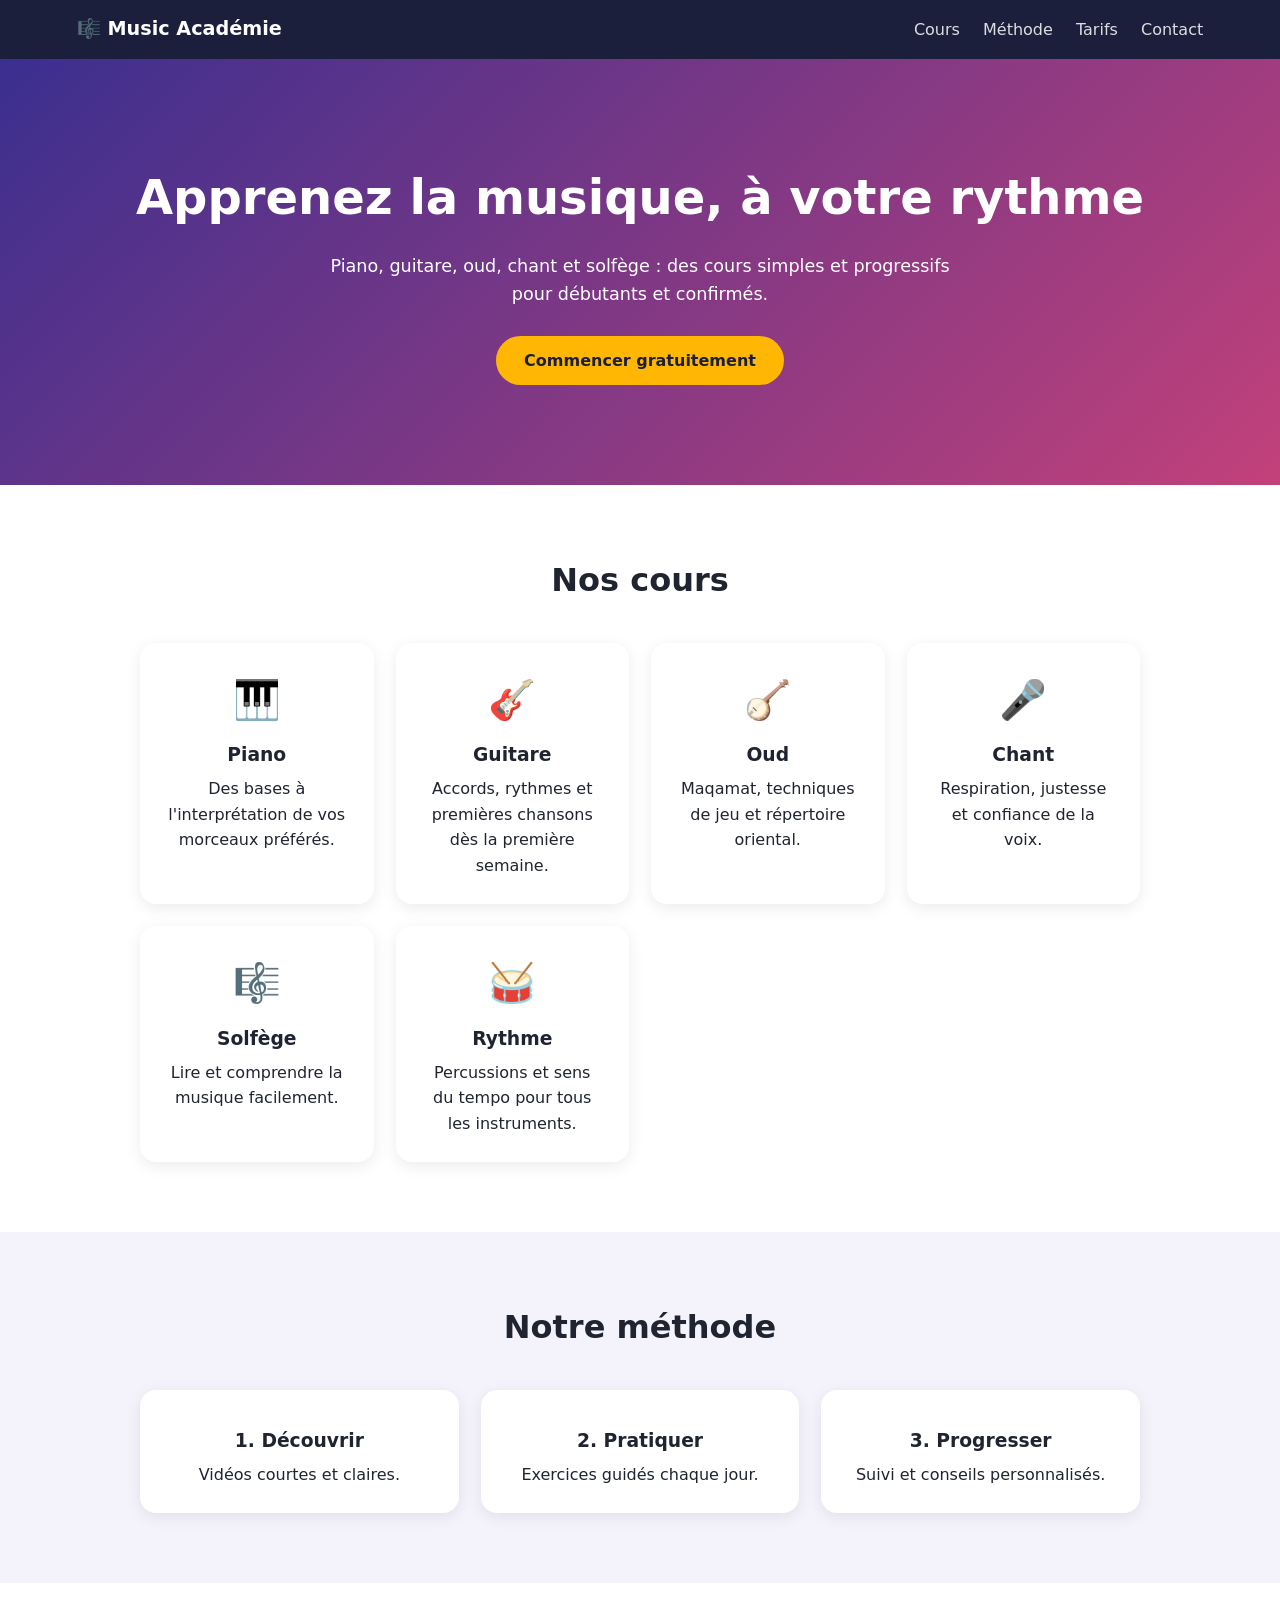
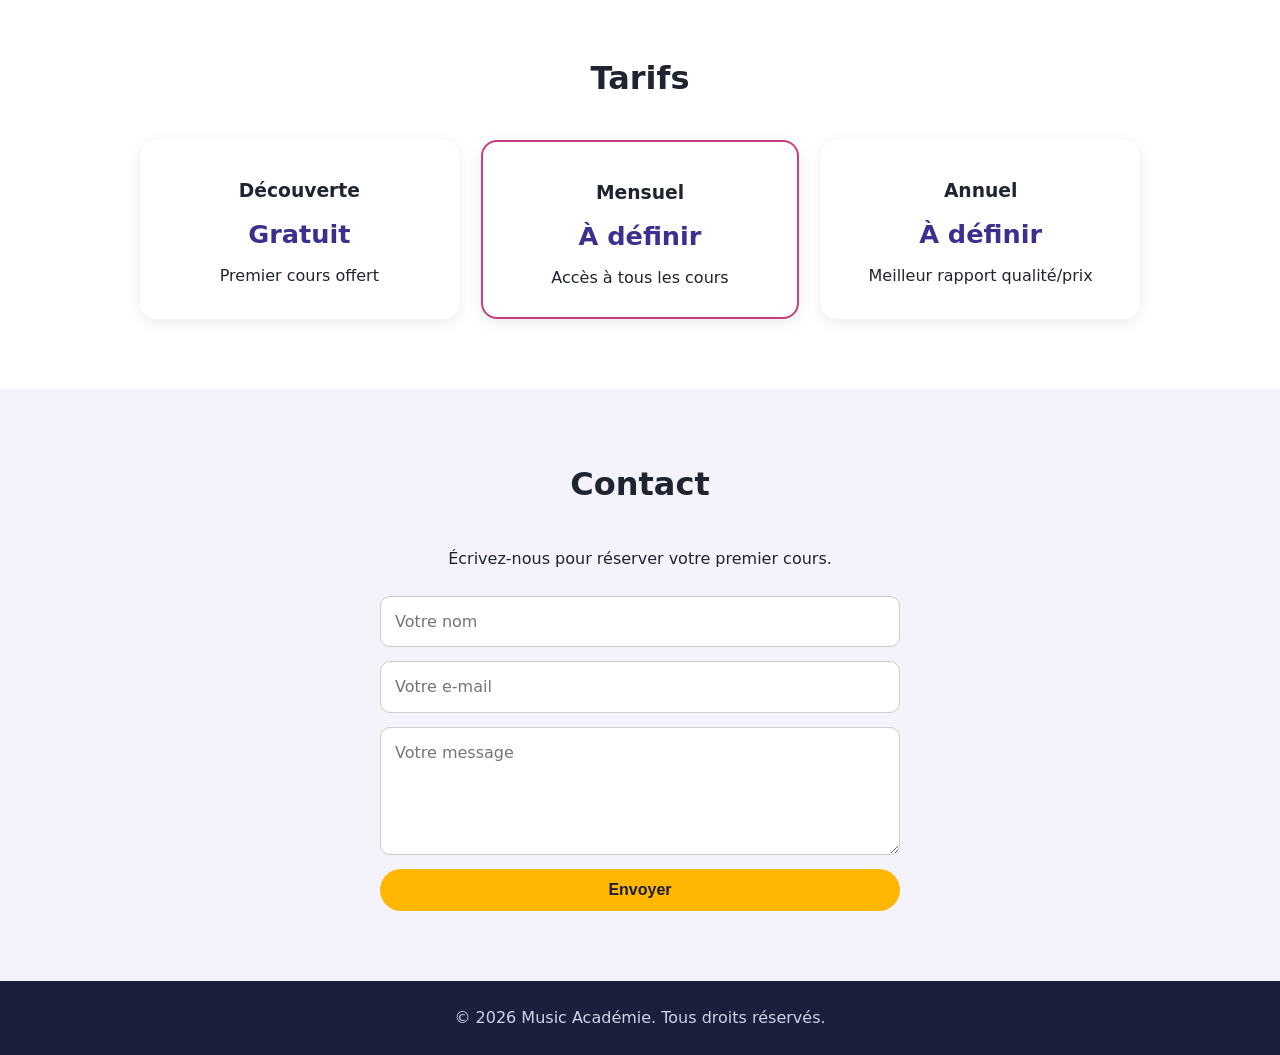
==== index.html @ c49cf041 "Add files via upload" ====
<!DOCTYPE html>
<html lang="fr">
<head>
  <meta charset="UTF-8">
  <meta name="viewport" content="width=device-width, initial-scale=1">
  <title>Music Académie – Apprenez la musique en ligne</title>
  <meta name="description" content="Cours de musique en ligne : piano, guitare, oud, chant et solfège pour tous les niveaux.">
  <link rel="stylesheet" href="style.css">
</head>
<body>
  <header class="header">
    <a href="#accueil" class="logo">🎼 Music Académie</a>
    <nav>
      <a href="#cours">Cours</a>
      <a href="#methode">Méthode</a>
      <a href="#tarifs">Tarifs</a>
      <a href="#contact">Contact</a>
    </nav>
  </header>

  <section id="accueil" class="hero">
    <h1>Apprenez la musique, à votre rythme</h1>
    <p>Piano, guitare, oud, chant et solfège : des cours simples et progressifs pour débutants et confirmés.</p>
    <a href="#contact" class="btn">Commencer gratuitement</a>
  </section>

  <section id="cours" class="section">
    <h2>Nos cours</h2>
    <div class="grid">
      <article class="card"><span>🎹</span><h3>Piano</h3><p>Des bases à l'interprétation de vos morceaux préférés.</p></article>
      <article class="card"><span>🎸</span><h3>Guitare</h3><p>Accords, rythmes et premières chansons dès la première semaine.</p></article>
      <article class="card"><span>🪕</span><h3>Oud</h3><p>Maqamat, techniques de jeu et répertoire oriental.</p></article>
      <article class="card"><span>🎤</span><h3>Chant</h3><p>Respiration, justesse et confiance de la voix.</p></article>
      <article class="card"><span>🎼</span><h3>Solfège</h3><p>Lire et comprendre la musique facilement.</p></article>
      <article class="card"><span>🥁</span><h3>Rythme</h3><p>Percussions et sens du tempo pour tous les instruments.</p></article>
    </div>
  </section>

  <section id="methode" class="section alt">
    <h2>Notre méthode</h2>
    <div class="grid">
      <div class="card"><h3>1. Découvrir</h3><p>Vidéos courtes et claires.</p></div>
      <div class="card"><h3>2. Pratiquer</h3><p>Exercices guidés chaque jour.</p></div>
      <div class="card"><h3>3. Progresser</h3><p>Suivi et conseils personnalisés.</p></div>
    </div>
  </section>

  <section id="tarifs" class="section">
    <h2>Tarifs</h2>
    <div class="grid">
      <div class="card price"><h3>Découverte</h3><p class="amount">Gratuit</p><p>Premier cours offert</p></div>
      <div class="card price featured"><h3>Mensuel</h3><p class="amount">À définir</p><p>Accès à tous les cours</p></div>
      <div class="card price"><h3>Annuel</h3><p class="amount">À définir</p><p>Meilleur rapport qualité/prix</p></div>
    </div>
  </section>

  <section id="contact" class="section alt">
    <h2>Contact</h2>
    <p class="center">Écrivez-nous pour réserver votre premier cours.</p>
    <form class="form" onsubmit="event.preventDefault(); alert('Merci ! Nous vous répondrons bientôt.'); this.reset();">
      <input type="text" placeholder="Votre nom" required>
      <input type="email" placeholder="Votre e-mail" required>
      <textarea rows="4" placeholder="Votre message" required></textarea>
      <button class="btn" type="submit">Envoyer</button>
    </form>
  </section>

  <footer class="footer">© 2026 Music Académie. Tous droits réservés.</footer>
</body>
</html>
---- style.css ----
* { box-sizing: border-box; margin: 0; padding: 0; }
body { font-family: system-ui, -apple-system, "Segoe UI", sans-serif; color: #1f2430; line-height: 1.6; background: #fff; }
a { text-decoration: none; color: inherit; }

.header { position: sticky; top: 0; z-index: 10; display: flex; justify-content: space-between; align-items: center; padding: 14px 6%; background: #1b1f3b; color: #fff; }
.logo { font-weight: 700; font-size: 1.2rem; }
.header nav a { margin-left: 18px; opacity: .85; }
.header nav a:hover { opacity: 1; }

.hero { text-align: center; padding: 100px 6%; color: #fff; background: linear-gradient(135deg, #3b2f8f, #c2417a); }
.hero h1 { font-size: clamp(1.8rem, 5vw, 3rem); margin-bottom: 16px; }
.hero p { max-width: 640px; margin: 0 auto 28px; font-size: 1.1rem; }

.btn { display: inline-block; padding: 12px 28px; border: 0; border-radius: 30px; background: #ffb703; color: #1b1f3b; font-weight: 700; font-size: 1rem; cursor: pointer; }
.btn:hover { background: #ffc933; }

.section { padding: 70px 6%; }
.section.alt { background: #f4f2fb; }
.section h2 { text-align: center; font-size: 2rem; margin-bottom: 36px; }
.center { text-align: center; margin-bottom: 24px; }

.grid { display: grid; grid-template-columns: repeat(auto-fit, minmax(230px, 1fr)); gap: 22px; max-width: 1000px; margin: 0 auto; }
.card { background: #fff; padding: 26px; border-radius: 16px; box-shadow: 0 4px 16px rgba(0,0,0,.08); text-align: center; }
.card span { font-size: 2.4rem; }
.card h3 { margin: 10px 0 6px; }
.price .amount { font-size: 1.6rem; font-weight: 700; color: #3b2f8f; margin: 8px 0; }
.featured { border: 2px solid #c2417a; }

.form { max-width: 520px; margin: 0 auto; display: grid; gap: 14px; }
.form input, .form textarea { padding: 12px 14px; border: 1px solid #ccc; border-radius: 10px; font: inherit; }

.footer { text-align: center; padding: 24px; background: #1b1f3b; color: #cfd2e6; }

@media (max-width: 600px) {
  .header { flex-direction: column; gap: 8px; }
  .header nav a { margin: 0 9px; }
}
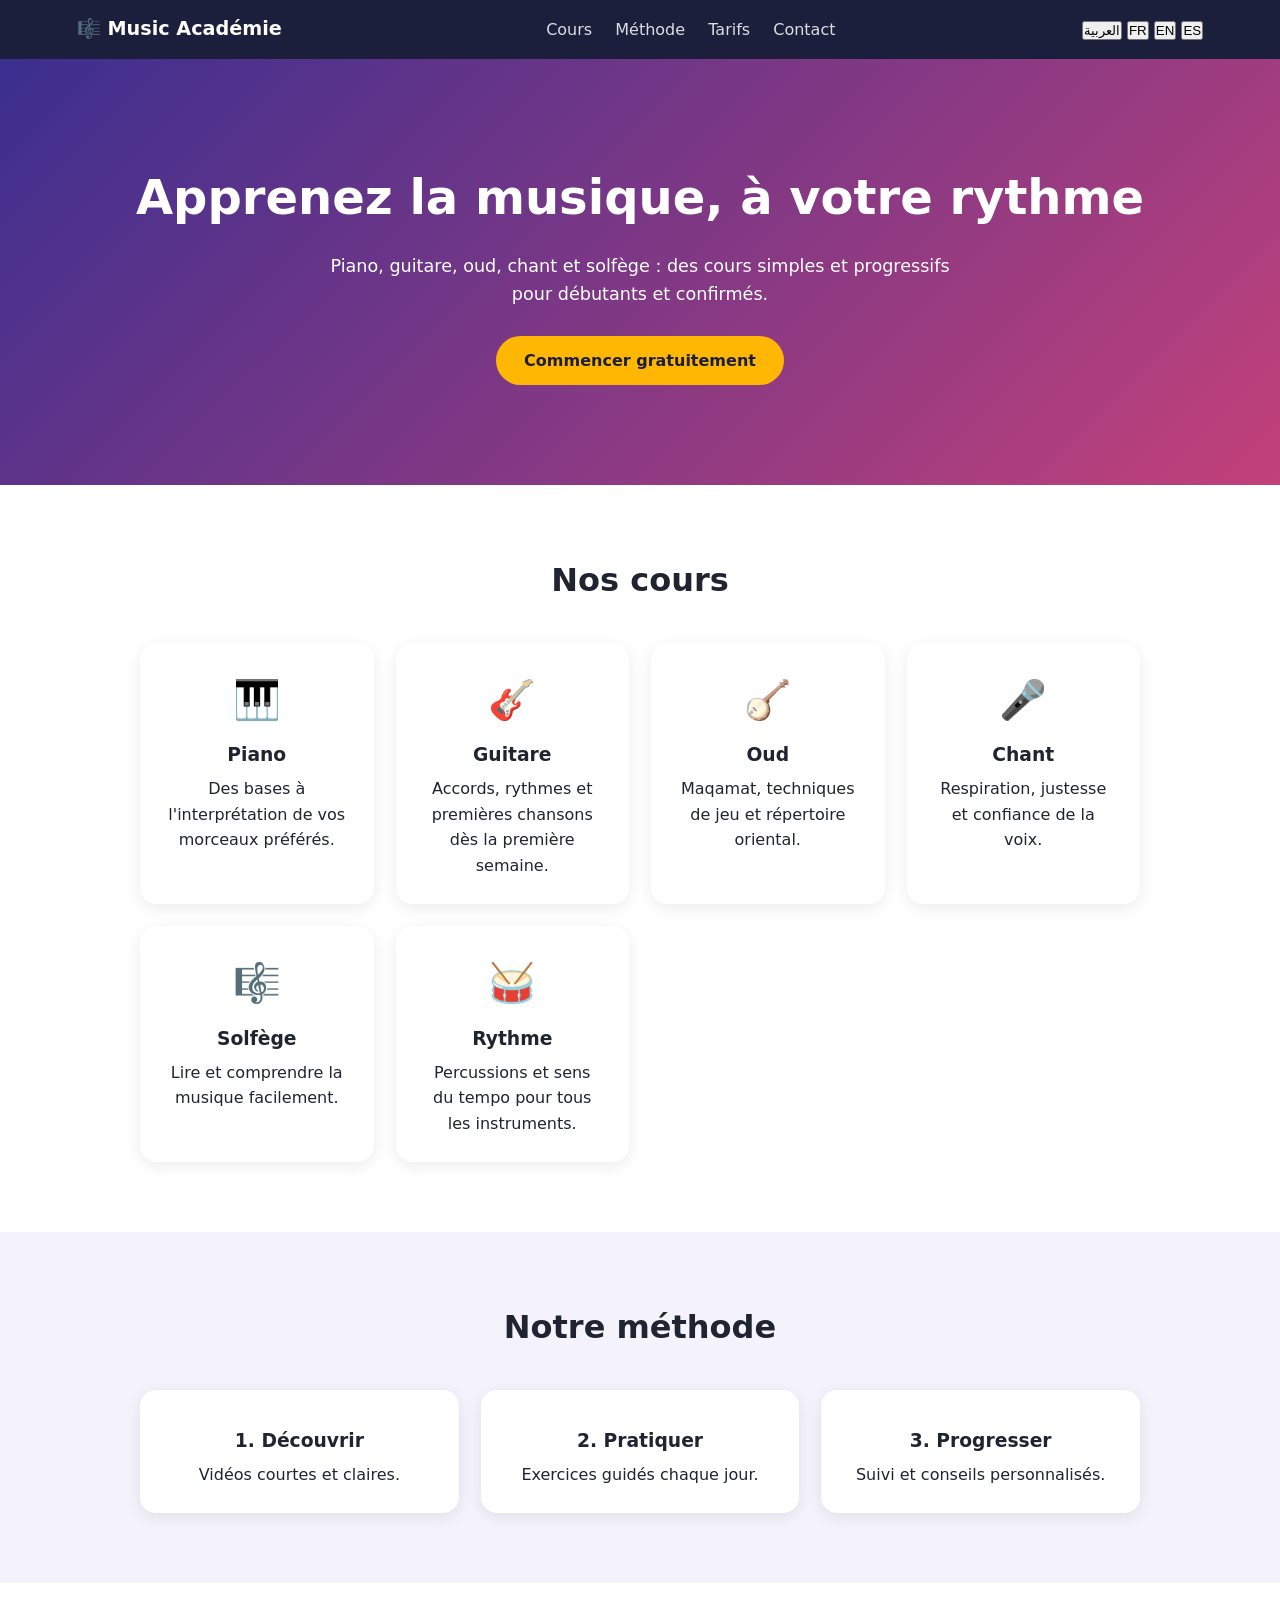
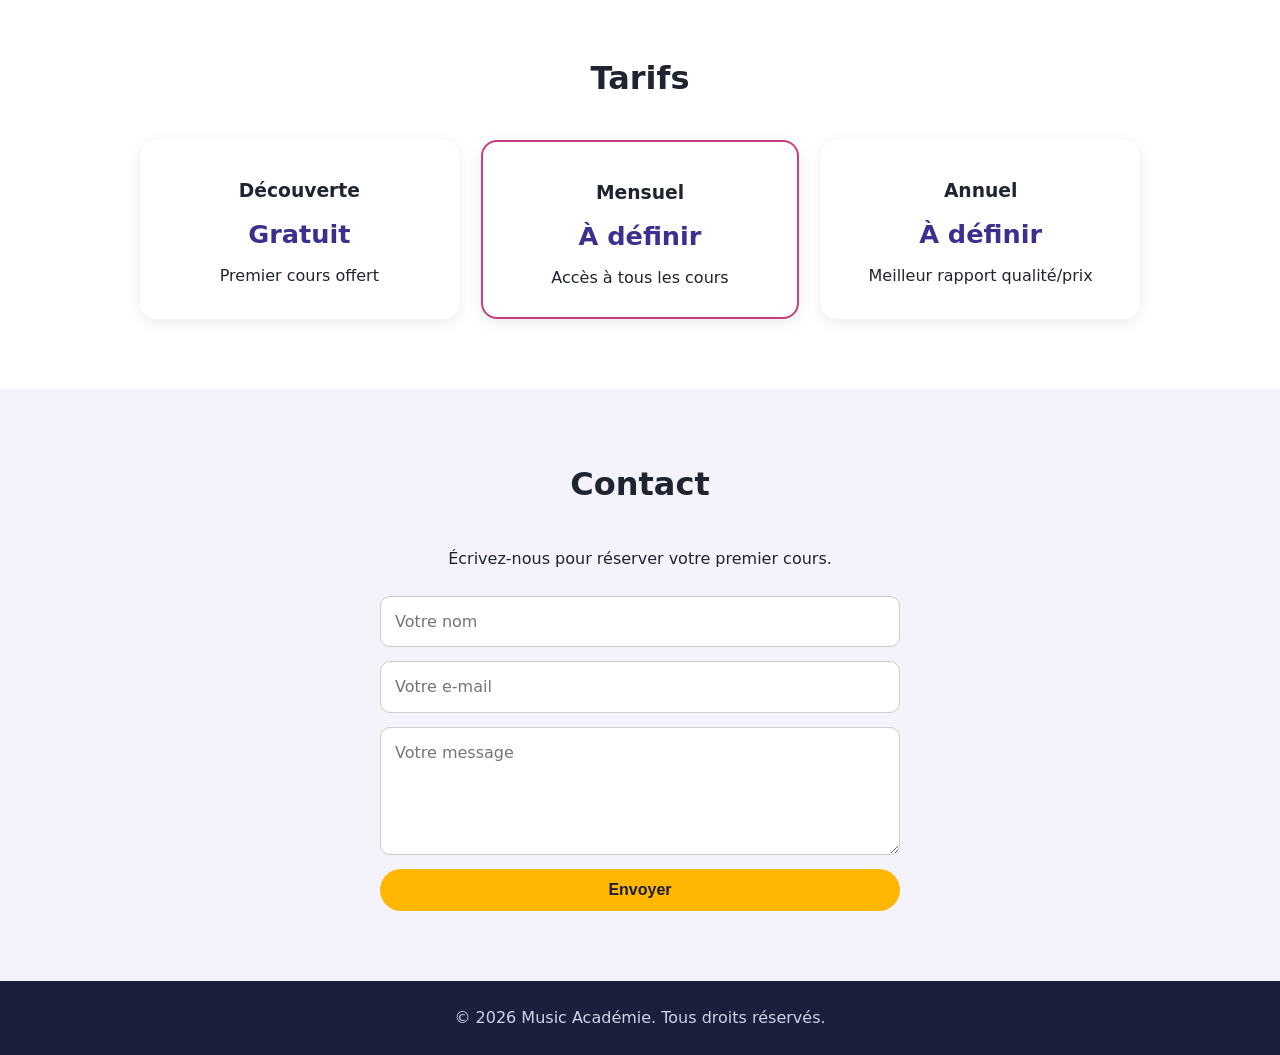
==== commit 9bcd9dd9: "Rename index .html to index.html" ====
--- a/index.html
+++ b/index.html
@@ -1,70 +1,215 @@
 <!DOCTYPE html>
-<html lang="fr">
+<html lang="fr" dir="ltr">
 <head>
   <meta charset="UTF-8">
   <meta name="viewport" content="width=device-width, initial-scale=1">
-  <title>Music Académie – Apprenez la musique en ligne</title>
-  <meta name="description" content="Cours de musique en ligne : piano, guitare, oud, chant et solfège pour tous les niveaux.">
+  <title>Music Académie</title>
+  <meta name="description" content="Music Académie : cours de musique en ligne / دروس الموسيقى عبر الإنترنت / Online music lessons.">
   <link rel="stylesheet" href="style.css">
 </head>
 <body>
   <header class="header">
     <a href="#accueil" class="logo">🎼 Music Académie</a>
     <nav>
-      <a href="#cours">Cours</a>
-      <a href="#methode">Méthode</a>
-      <a href="#tarifs">Tarifs</a>
-      <a href="#contact">Contact</a>
+      <a href="#cours" data-i18n="nav_courses"></a>
+      <a href="#methode" data-i18n="nav_method"></a>
+      <a href="#tarifs" data-i18n="nav_prices"></a>
+      <a href="#contact" data-i18n="nav_contact"></a>
     </nav>
+    <div class="lang">
+      <button data-lang="ar">العربية</button>
+      <button data-lang="fr">FR</button>
+      <button data-lang="en">EN</button>
+      <button data-lang="es">ES</button>
+    </div>
   </header>
 
   <section id="accueil" class="hero">
-    <h1>Apprenez la musique, à votre rythme</h1>
-    <p>Piano, guitare, oud, chant et solfège : des cours simples et progressifs pour débutants et confirmés.</p>
-    <a href="#contact" class="btn">Commencer gratuitement</a>
+    <h1 data-i18n="hero_title"></h1>
+    <p data-i18n="hero_text"></p>
+    <a href="#contact" class="btn" data-i18n="hero_btn"></a>
   </section>
 
   <section id="cours" class="section">
-    <h2>Nos cours</h2>
+    <h2 data-i18n="courses_title"></h2>
     <div class="grid">
-      <article class="card"><span>🎹</span><h3>Piano</h3><p>Des bases à l'interprétation de vos morceaux préférés.</p></article>
-      <article class="card"><span>🎸</span><h3>Guitare</h3><p>Accords, rythmes et premières chansons dès la première semaine.</p></article>
-      <article class="card"><span>🪕</span><h3>Oud</h3><p>Maqamat, techniques de jeu et répertoire oriental.</p></article>
-      <article class="card"><span>🎤</span><h3>Chant</h3><p>Respiration, justesse et confiance de la voix.</p></article>
-      <article class="card"><span>🎼</span><h3>Solfège</h3><p>Lire et comprendre la musique facilement.</p></article>
-      <article class="card"><span>🥁</span><h3>Rythme</h3><p>Percussions et sens du tempo pour tous les instruments.</p></article>
+      <article class="card"><span>🎹</span><h3 data-i18n="c_piano"></h3><p data-i18n="c_piano_d"></p></article>
+      <article class="card"><span>🎸</span><h3 data-i18n="c_guitar"></h3><p data-i18n="c_guitar_d"></p></article>
+      <article class="card"><span>🪕</span><h3 data-i18n="c_oud"></h3><p data-i18n="c_oud_d"></p></article>
+      <article class="card"><span>🎤</span><h3 data-i18n="c_voice"></h3><p data-i18n="c_voice_d"></p></article>
+      <article class="card"><span>🎼</span><h3 data-i18n="c_theory"></h3><p data-i18n="c_theory_d"></p></article>
+      <article class="card"><span>🥁</span><h3 data-i18n="c_rhythm"></h3><p data-i18n="c_rhythm_d"></p></article>
     </div>
   </section>
 
   <section id="methode" class="section alt">
-    <h2>Notre méthode</h2>
+    <h2 data-i18n="method_title"></h2>
     <div class="grid">
-      <div class="card"><h3>1. Découvrir</h3><p>Vidéos courtes et claires.</p></div>
-      <div class="card"><h3>2. Pratiquer</h3><p>Exercices guidés chaque jour.</p></div>
-      <div class="card"><h3>3. Progresser</h3><p>Suivi et conseils personnalisés.</p></div>
+      <div class="card"><h3 data-i18n="m1"></h3><p data-i18n="m1_d"></p></div>
+      <div class="card"><h3 data-i18n="m2"></h3><p data-i18n="m2_d"></p></div>
+      <div class="card"><h3 data-i18n="m3"></h3><p data-i18n="m3_d"></p></div>
     </div>
   </section>
 
   <section id="tarifs" class="section">
-    <h2>Tarifs</h2>
+    <h2 data-i18n="prices_title"></h2>
     <div class="grid">
-      <div class="card price"><h3>Découverte</h3><p class="amount">Gratuit</p><p>Premier cours offert</p></div>
-      <div class="card price featured"><h3>Mensuel</h3><p class="amount">À définir</p><p>Accès à tous les cours</p></div>
-      <div class="card price"><h3>Annuel</h3><p class="amount">À définir</p><p>Meilleur rapport qualité/prix</p></div>
+      <div class="card price"><h3 data-i18n="p1"></h3><p class="amount" data-i18n="free"></p><p data-i18n="p1_d"></p></div>
+      <div class="card price featured"><h3 data-i18n="p2"></h3><p class="amount" data-i18n="tbd"></p><p data-i18n="p2_d"></p></div>
+      <div class="card price"><h3 data-i18n="p3"></h3><p class="amount" data-i18n="tbd"></p><p data-i18n="p3_d"></p></div>
     </div>
   </section>
 
   <section id="contact" class="section alt">
-    <h2>Contact</h2>
-    <p class="center">Écrivez-nous pour réserver votre premier cours.</p>
-    <form class="form" onsubmit="event.preventDefault(); alert('Merci ! Nous vous répondrons bientôt.'); this.reset();">
-      <input type="text" placeholder="Votre nom" required>
-      <input type="email" placeholder="Votre e-mail" required>
-      <textarea rows="4" placeholder="Votre message" required></textarea>
-      <button class="btn" type="submit">Envoyer</button>
+    <h2 data-i18n="contact_title"></h2>
+    <p class="center" data-i18n="contact_text"></p>
+    <form class="form" id="contactForm">
+      <input type="text" data-i18n-ph="f_name" required>
+      <input type="email" data-i18n-ph="f_email" required>
+      <textarea rows="4" data-i18n-ph="f_msg" required></textarea>
+      <button class="btn" type="submit" data-i18n="f_send"></button>
     </form>
   </section>
 
-  <footer class="footer">© 2026 Music Académie. Tous droits réservés.</footer>
+  <footer class="footer" data-i18n="footer"></footer>
+
+  <script>
+    var T = {
+      fr: {
+        nav_courses:"Cours", nav_method:"Méthode", nav_prices:"Tarifs", nav_contact:"Contact",
+        hero_title:"Apprenez la musique, à votre rythme",
+        hero_text:"Piano, guitare, oud, chant et solfège : des cours simples et progressifs pour débutants et confirmés.",
+        hero_btn:"Commencer gratuitement",
+        courses_title:"Nos cours",
+        c_piano:"Piano", c_piano_d:"Des bases à l'interprétation de vos morceaux préférés.",
+        c_guitar:"Guitare", c_guitar_d:"Accords, rythmes et premières chansons dès la première semaine.",
+        c_oud:"Oud", c_oud_d:"Maqamat, techniques de jeu et répertoire oriental.",
+        c_voice:"Chant", c_voice_d:"Respiration, justesse et confiance de la voix.",
+        c_theory:"Solfège", c_theory_d:"Lire et comprendre la musique facilement.",
+        c_rhythm:"Rythme", c_rhythm_d:"Percussions et sens du tempo pour tous les instruments.",
+        method_title:"Notre méthode",
+        m1:"1. Découvrir", m1_d:"Vidéos courtes et claires.",
+        m2:"2. Pratiquer", m2_d:"Exercices guidés chaque jour.",
+        m3:"3. Progresser", m3_d:"Suivi et conseils personnalisés.",
+        prices_title:"Tarifs",
+        p1:"Découverte", p1_d:"Premier cours offert",
+        p2:"Mensuel", p2_d:"Accès à tous les cours",
+        p3:"Annuel", p3_d:"Meilleur rapport qualité/prix",
+        free:"Gratuit", tbd:"À définir",
+        contact_title:"Contact", contact_text:"Écrivez-nous pour réserver votre premier cours.",
+        f_name:"Votre nom", f_email:"Votre e-mail", f_msg:"Votre message", f_send:"Envoyer",
+        thanks:"Merci ! Nous vous répondrons bientôt.",
+        footer:"© 2026 Music Académie. Tous droits réservés."
+      },
+      en: {
+        nav_courses:"Courses", nav_method:"Method", nav_prices:"Pricing", nav_contact:"Contact",
+        hero_title:"Learn music at your own pace",
+        hero_text:"Piano, guitar, oud, singing and music theory: simple, step-by-step lessons for beginners and advanced learners.",
+        hero_btn:"Start for free",
+        courses_title:"Our courses",
+        c_piano:"Piano", c_piano_d:"From the basics to playing your favorite pieces.",
+        c_guitar:"Guitar", c_guitar_d:"Chords, rhythms and your first songs in the first week.",
+        c_oud:"Oud", c_oud_d:"Maqamat, playing techniques and Eastern repertoire.",
+        c_voice:"Singing", c_voice_d:"Breathing, pitch and vocal confidence.",
+        c_theory:"Music theory", c_theory_d:"Read and understand music with ease.",
+        c_rhythm:"Rhythm", c_rhythm_d:"Percussion and a sense of tempo for every instrument.",
+        method_title:"Our method",
+        m1:"1. Discover", m1_d:"Short, clear videos.",
+        m2:"2. Practice", m2_d:"Guided exercises every day.",
+        m3:"3. Progress", m3_d:"Follow-up and personalized advice.",
+        prices_title:"Pricing",
+        p1:"Discovery", p1_d:"First lesson free",
+        p2:"Monthly", p2_d:"Access to all courses",
+        p3:"Yearly", p3_d:"Best value for money",
+        free:"Free", tbd:"To be defined",
+        contact_title:"Contact", contact_text:"Write to us to book your first lesson.",
+        f_name:"Your name", f_email:"Your email", f_msg:"Your message", f_send:"Send",
+        thanks:"Thank you! We will reply soon.",
+        footer:"© 2026 Music Académie. All rights reserved."
+      },
+      es: {
+        nav_courses:"Cursos", nav_method:"Método", nav_prices:"Precios", nav_contact:"Contacto",
+        hero_title:"Aprende música a tu propio ritmo",
+        hero_text:"Piano, guitarra, oud, canto y solfeo: clases sencillas y progresivas para principiantes y avanzados.",
+        hero_btn:"Empieza gratis",
+        courses_title:"Nuestros cursos",
+        c_piano:"Piano", c_piano_d:"De los fundamentos a tocar tus piezas favoritas.",
+        c_guitar:"Guitarra", c_guitar_d:"Acordes, ritmos y tus primeras canciones desde la primera semana.",
+        c_oud:"Oud", c_oud_d:"Maqamat, técnicas de interpretación y repertorio oriental.",
+        c_voice:"Canto", c_voice_d:"Respiración, afinación y confianza en la voz.",
+        c_theory:"Solfeo", c_theory_d:"Lee y comprende la música con facilidad.",
+        c_rhythm:"Ritmo", c_rhythm_d:"Percusión y sentido del tempo para todos los instrumentos.",
+        method_title:"Nuestro método",
+        m1:"1. Descubrir", m1_d:"Vídeos cortos y claros.",
+        m2:"2. Practicar", m2_d:"Ejercicios guiados cada día.",
+        m3:"3. Progresar", m3_d:"Seguimiento y consejos personalizados.",
+        prices_title:"Precios",
+        p1:"Descubrimiento", p1_d:"Primera clase gratis",
+        p2:"Mensual", p2_d:"Acceso a todos los cursos",
+        p3:"Anual", p3_d:"La mejor relación calidad-precio",
+        free:"Gratis", tbd:"Por definir",
+        contact_title:"Contacto", contact_text:"Escríbenos para reservar tu primera clase.",
+        f_name:"Tu nombre", f_email:"Tu correo electrónico", f_msg:"Tu mensaje", f_send:"Enviar",
+        thanks:"¡Gracias! Te responderemos pronto.",
+        footer:"© 2026 Music Académie. Todos los derechos reservados."
+      },
+      ar: {
+        nav_courses:"الدورات", nav_method:"طريقتنا", nav_prices:"الأسعار", nav_contact:"اتصل بنا",
+        hero_title:"تعلّم الموسيقى بوتيرتك الخاصة",
+        hero_text:"بيانو وغيتار وعود وغناء وسولفيج: دروس بسيطة ومتدرجة للمبتدئين والمتقدمين.",
+        hero_btn:"ابدأ مجاناً",
+        courses_title:"دوراتنا",
+        c_piano:"البيانو", c_piano_d:"من الأساسيات إلى عزف مقطوعاتك المفضلة.",
+        c_guitar:"الغيتار", c_guitar_d:"أكوردات وإيقاعات وأغانيك الأولى منذ الأسبوع الأول.",
+        c_oud:"العود", c_oud_d:"المقامات وتقنيات العزف والريبرتوار الشرقي.",
+        c_voice:"الغناء", c_voice_d:"التنفس وضبط الطبقة والثقة بالصوت.",
+        c_theory:"السولفيج", c_theory_d:"اقرأ الموسيقى وافهمها بسهولة.",
+        c_rhythm:"الإيقاع", c_rhythm_d:"الإيقاعات وحس الوتيرة لكل الآلات.",
+        method_title:"طريقتنا",
+        m1:"1. اكتشف", m1_d:"فيديوهات قصيرة وواضحة.",
+        m2:"2. تدرّب", m2_d:"تمارين موجّهة كل يوم.",
+        m3:"3. تقدّم", m3_d:"متابعة ونصائح مخصصة.",
+        prices_title:"الأسعار",
+        p1:"تجريبي", p1_d:"الدرس الأول مجاني",
+        p2:"شهري", p2_d:"الوصول إلى جميع الدورات",
+        p3:"سنوي", p3_d:"أفضل قيمة مقابل السعر",
+        free:"مجاني", tbd:"سيُحدَّد لاحقاً",
+        contact_title:"اتصل بنا", contact_text:"راسلنا لحجز درسك الأول.",
+        f_name:"اسمك", f_email:"بريدك الإلكتروني", f_msg:"رسالتك", f_send:"إرسال",
+        thanks:"شكراً لك! سنرد عليك قريباً.",
+        footer:"© 2026 Music Académie. جميع الحقوق محفوظة."
+      }
+    };
+
+    function setLang(l) {
+      var d = T[l];
+      document.documentElement.lang = l;
+      document.documentElement.dir = (l === "ar") ? "rtl" : "ltr";
+      document.querySelectorAll("[data-i18n]").forEach(function (el) {
+        el.textContent = d[el.getAttribute("data-i18n")];
+      });
+      document.querySelectorAll("[data-i18n-ph]").forEach(function (el) {
+        el.placeholder = d[el.getAttribute("data-i18n-ph")];
+      });
+      document.querySelectorAll(".lang button").forEach(function (b) {
+        b.classList.toggle("active", b.getAttribute("data-lang") === l);
+      });
+      try { localStorage.setItem("lang", l); } catch (e) {}
+    }
+
+    document.querySelectorAll(".lang button").forEach(function (b) {
+      b.addEventListener("click", function () { setLang(b.getAttribute("data-lang")); });
+    });
+
+    document.getElementById("contactForm").addEventListener("submit", function (e) {
+      e.preventDefault();
+      alert(T[document.documentElement.lang].thanks);
+      this.reset();
+    });
+
+    var saved = "fr";
+    try { saved = localStorage.getItem("lang") || "fr"; } catch (e) {}
+    setLang(T[saved] ? saved : "fr");
+  </script>
 </body>
 </html>
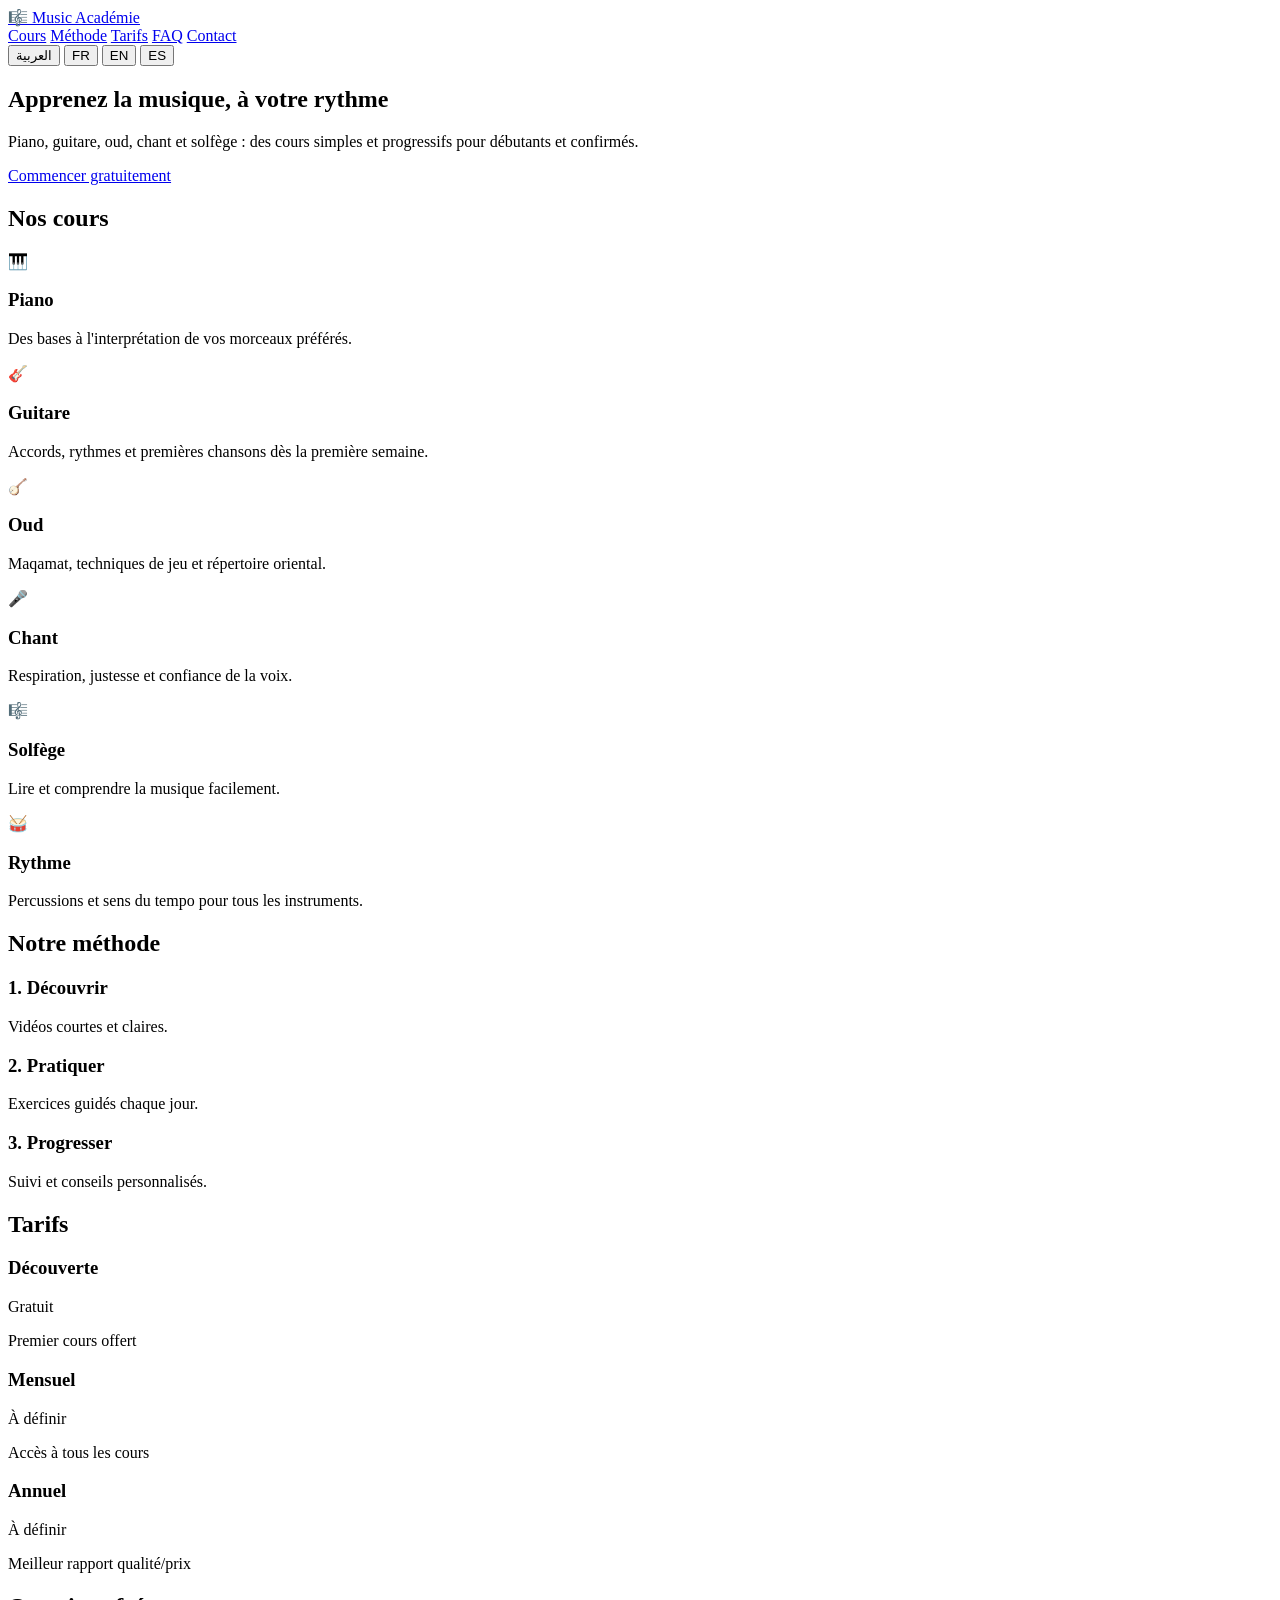
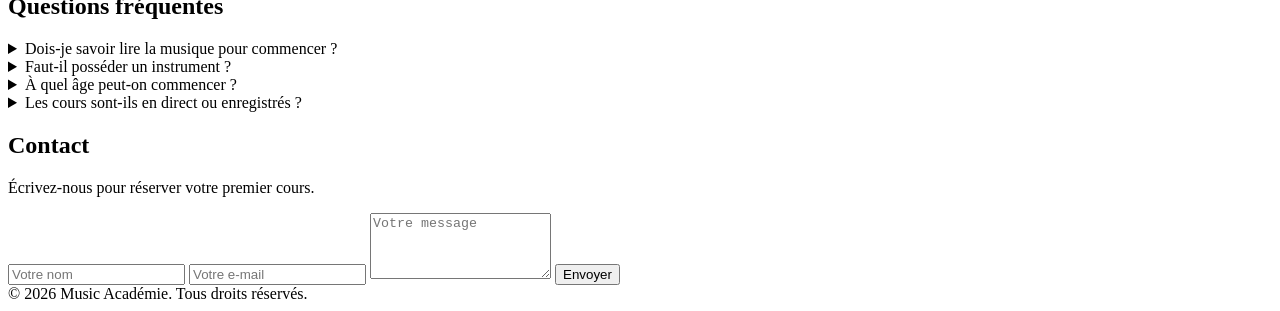
==== commit ecece563: "Rename index (2).html to index.html" ====
--- a/index.html
+++ b/index.html
@@ -5,6 +5,8 @@
   <meta name="viewport" content="width=device-width, initial-scale=1">
   <title>Music Académie</title>
   <meta name="description" content="Music Académie : cours de musique en ligne / دروس الموسيقى عبر الإنترنت / Online music lessons.">
+  <link rel="icon" href="data:image/svg+xml,%3Csvg xmlns='http://www.w3.org/2000/svg' viewBox='0 0 100 100'%3E%3Crect width='100' height='100' rx='22' fill='%233b2f8f'/%3E%3Ctext x='50' y='70' font-size='64' text-anchor='middle'%3E%F0%9F%8E%BC%3C/text%3E%3C/svg%3E">
+  <meta name="theme-color" content="#1b1f3b">
   <link rel="stylesheet" href="style.css">
 </head>
 <body>
@@ -14,6 +16,7 @@
       <a href="#cours" data-i18n="nav_courses"></a>
       <a href="#methode" data-i18n="nav_method"></a>
       <a href="#tarifs" data-i18n="nav_prices"></a>
+      <a href="#faq" data-i18n="nav_faq"></a>
       <a href="#contact" data-i18n="nav_contact"></a>
     </nav>
     <div class="lang">
@@ -60,7 +63,17 @@
     </div>
   </section>
 
-  <section id="contact" class="section alt">
+  <section id="faq" class="section alt">
+    <h2 data-i18n="faq_title"></h2>
+    <div class="faq">
+      <details><summary data-i18n="q1"></summary><p data-i18n="a1"></p></details>
+      <details><summary data-i18n="q2"></summary><p data-i18n="a2"></p></details>
+      <details><summary data-i18n="q3"></summary><p data-i18n="a3"></p></details>
+      <details><summary data-i18n="q4"></summary><p data-i18n="a4"></p></details>
+    </div>
+  </section>
+
+  <section id="contact" class="section">
     <h2 data-i18n="contact_title"></h2>
     <p class="center" data-i18n="contact_text"></p>
     <form class="form" id="contactForm">
@@ -99,6 +112,11 @@
         contact_title:"Contact", contact_text:"Écrivez-nous pour réserver votre premier cours.",
         f_name:"Votre nom", f_email:"Votre e-mail", f_msg:"Votre message", f_send:"Envoyer",
         thanks:"Merci ! Nous vous répondrons bientôt.",
+        nav_faq:"FAQ", faq_title:"Questions fréquentes",
+        q1:"Dois-je savoir lire la musique pour commencer ?", a1:"Non. Nous partons de zéro et vous apprenons le solfège pas à pas.",
+        q2:"Faut-il posséder un instrument ?", a2:"Idéalement oui, mais vous pouvez débuter avec un clavier virtuel ou un instrument prêté.",
+        q3:"À quel âge peut-on commencer ?", a3:"Dès 6 ans, avec des cours adaptés aux enfants, jusqu'aux adultes de tous âges.",
+        q4:"Les cours sont-ils en direct ou enregistrés ?", a4:"Les deux : vidéos à suivre quand vous voulez et séances en direct avec un professeur.",
         footer:"© 2026 Music Académie. Tous droits réservés."
       },
       en: {
@@ -125,6 +143,11 @@
         contact_title:"Contact", contact_text:"Write to us to book your first lesson.",
         f_name:"Your name", f_email:"Your email", f_msg:"Your message", f_send:"Send",
         thanks:"Thank you! We will reply soon.",
+        nav_faq:"FAQ", faq_title:"Frequently asked questions",
+        q1:"Do I need to read music to start?", a1:"No. We start from zero and teach you music theory step by step.",
+        q2:"Do I need to own an instrument?", a2:"Ideally yes, but you can begin with a virtual keyboard or a borrowed instrument.",
+        q3:"What age can I start?", a3:"From age 6, with lessons adapted for children, up to adults of all ages.",
+        q4:"Are lessons live or recorded?", a4:"Both: videos to watch whenever you like and live sessions with a teacher.",
         footer:"© 2026 Music Académie. All rights reserved."
       },
       es: {
@@ -151,6 +174,11 @@
         contact_title:"Contacto", contact_text:"Escríbenos para reservar tu primera clase.",
         f_name:"Tu nombre", f_email:"Tu correo electrónico", f_msg:"Tu mensaje", f_send:"Enviar",
         thanks:"¡Gracias! Te responderemos pronto.",
+        nav_faq:"FAQ", faq_title:"Preguntas frecuentes",
+        q1:"¿Necesito saber leer música para empezar?", a1:"No. Empezamos desde cero y te enseñamos el solfeo paso a paso.",
+        q2:"¿Necesito tener un instrumento?", a2:"Lo ideal es que sí, pero puedes empezar con un teclado virtual o un instrumento prestado.",
+        q3:"¿A qué edad se puede empezar?", a3:"Desde los 6 años, con clases adaptadas a niños, hasta adultos de todas las edades.",
+        q4:"¿Las clases son en directo o grabadas?", a4:"Ambas: vídeos para ver cuando quieras y sesiones en directo con un profesor.",
         footer:"© 2026 Music Académie. Todos los derechos reservados."
       },
       ar: {
@@ -177,6 +205,11 @@
         contact_title:"اتصل بنا", contact_text:"راسلنا لحجز درسك الأول.",
         f_name:"اسمك", f_email:"بريدك الإلكتروني", f_msg:"رسالتك", f_send:"إرسال",
         thanks:"شكراً لك! سنرد عليك قريباً.",
+        nav_faq:"الأسئلة الشائعة", faq_title:"الأسئلة الشائعة",
+        q1:"هل يجب أن أعرف قراءة النوتة قبل البدء؟", a1:"لا. نبدأ من الصفر ونعلّمك السولفيج خطوة بخطوة.",
+        q2:"هل يجب أن أملك آلة موسيقية؟", a2:"الأفضل ذلك، لكن يمكنك البدء بلوحة مفاتيح افتراضية أو آلة مستعارة.",
+        q3:"من أي عمر يمكن البدء؟", a3:"من سن 6 سنوات بدروس مناسبة للأطفال، وحتى الكبار من كل الأعمار.",
+        q4:"هل الدروس مباشرة أم مسجلة؟", a4:"الاثنان: فيديوهات تشاهدها متى شئت وحصص مباشرة مع أستاذ.",
         footer:"© 2026 Music Académie. جميع الحقوق محفوظة."
       }
     };
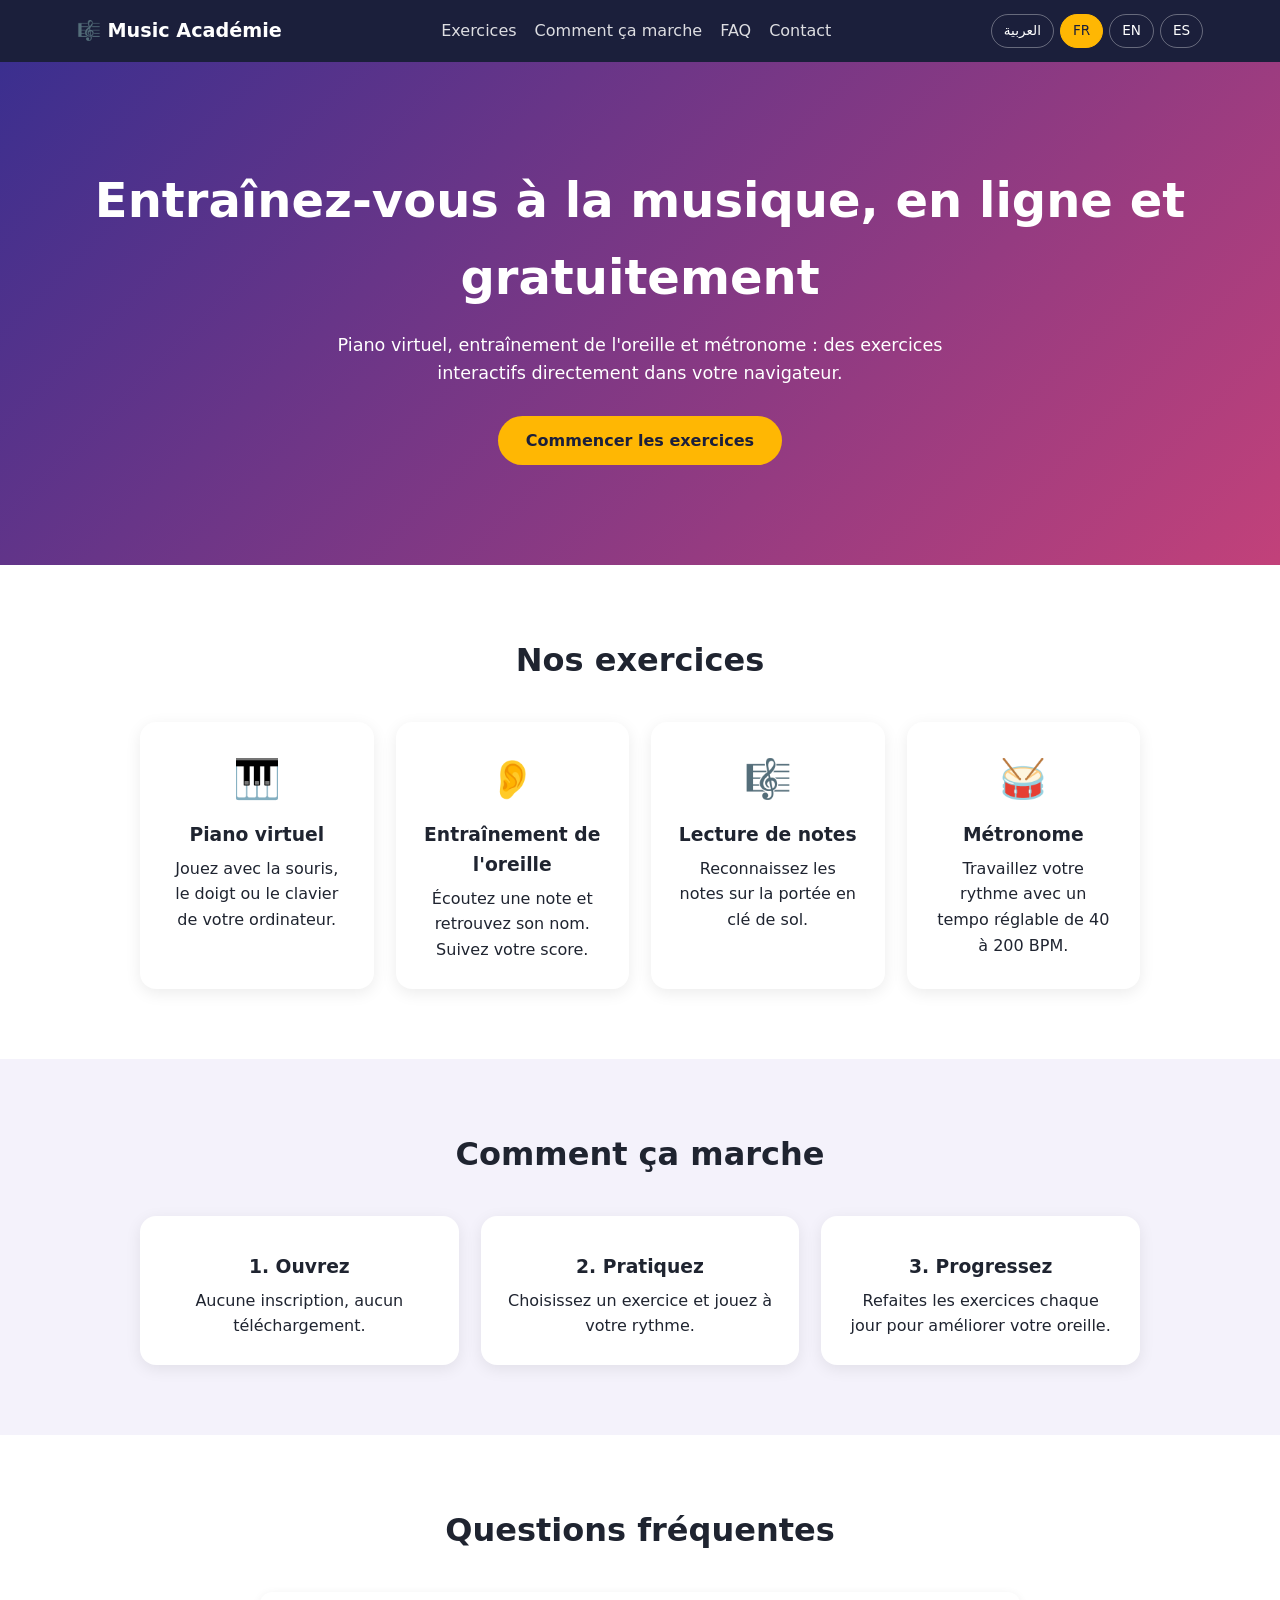
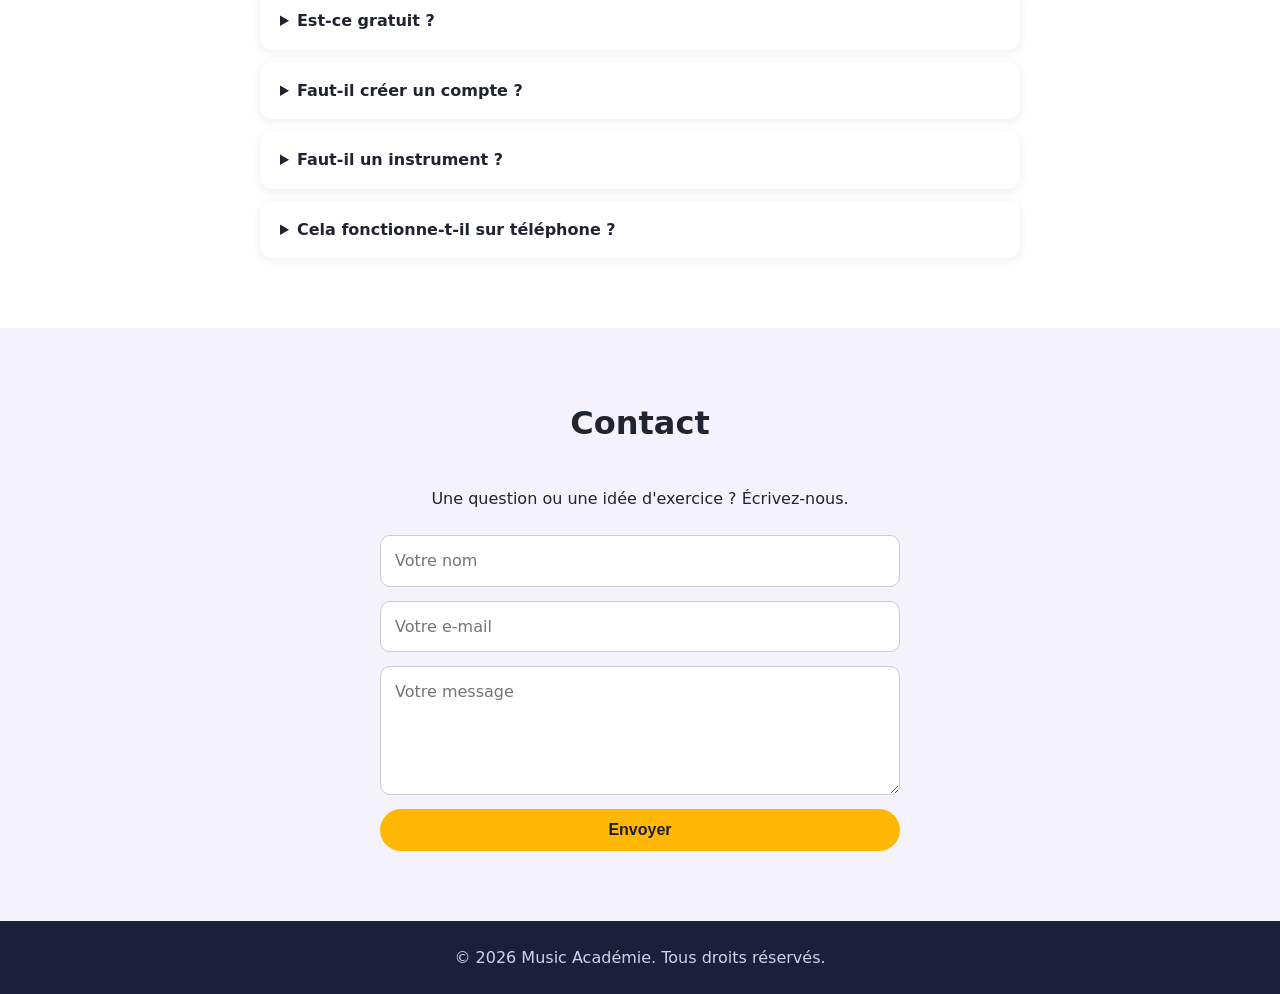
==== commit db7ab2c9: "Rename index (3).html to index.html" ====
--- a/index.html
+++ b/index.html
@@ -3,8 +3,8 @@
 <head>
   <meta charset="UTF-8">
   <meta name="viewport" content="width=device-width, initial-scale=1">
-  <title>Music Académie</title>
-  <meta name="description" content="Music Académie : cours de musique en ligne / دروس الموسيقى عبر الإنترنت / Online music lessons.">
+  <title>Music Académie – Exercices musicaux interactifs</title>
+  <meta name="description" content="Music Académie : exercices musicaux interactifs gratuits / تمارين موسيقية تفاعلية مجانية / Free interactive music exercises.">
   <link rel="icon" href="data:image/svg+xml,%3Csvg xmlns='http://www.w3.org/2000/svg' viewBox='0 0 100 100'%3E%3Crect width='100' height='100' rx='22' fill='%233b2f8f'/%3E%3Ctext x='50' y='70' font-size='64' text-anchor='middle'%3E%F0%9F%8E%BC%3C/text%3E%3C/svg%3E">
   <meta name="theme-color" content="#1b1f3b">
   <link rel="stylesheet" href="style.css">
@@ -13,9 +13,8 @@
   <header class="header">
     <a href="#accueil" class="logo">🎼 Music Académie</a>
     <nav>
-      <a href="#cours" data-i18n="nav_courses"></a>
-      <a href="#methode" data-i18n="nav_method"></a>
-      <a href="#tarifs" data-i18n="nav_prices"></a>
+      <a href="#exercices" data-i18n="nav_ex"></a>
+      <a href="#how" data-i18n="nav_how"></a>
       <a href="#faq" data-i18n="nav_faq"></a>
       <a href="#contact" data-i18n="nav_contact"></a>
     </nav>
@@ -30,40 +29,29 @@
   <section id="accueil" class="hero">
     <h1 data-i18n="hero_title"></h1>
     <p data-i18n="hero_text"></p>
-    <a href="#contact" class="btn" data-i18n="hero_btn"></a>
-  </section>
-
-  <section id="cours" class="section">
-    <h2 data-i18n="courses_title"></h2>
+    <a href="exercices.html" class="btn" data-i18n="hero_btn"></a>
+  </section>
+
+  <section id="exercices" class="section">
+    <h2 data-i18n="ex_title"></h2>
     <div class="grid">
-      <article class="card"><span>🎹</span><h3 data-i18n="c_piano"></h3><p data-i18n="c_piano_d"></p></article>
-      <article class="card"><span>🎸</span><h3 data-i18n="c_guitar"></h3><p data-i18n="c_guitar_d"></p></article>
-      <article class="card"><span>🪕</span><h3 data-i18n="c_oud"></h3><p data-i18n="c_oud_d"></p></article>
-      <article class="card"><span>🎤</span><h3 data-i18n="c_voice"></h3><p data-i18n="c_voice_d"></p></article>
-      <article class="card"><span>🎼</span><h3 data-i18n="c_theory"></h3><p data-i18n="c_theory_d"></p></article>
-      <article class="card"><span>🥁</span><h3 data-i18n="c_rhythm"></h3><p data-i18n="c_rhythm_d"></p></article>
-    </div>
-  </section>
-
-  <section id="methode" class="section alt">
-    <h2 data-i18n="method_title"></h2>
+      <a class="card" href="exercices.html"><span>🎹</span><h3 data-i18n="e1"></h3><p data-i18n="e1_d"></p></a>
+      <a class="card" href="exercices.html"><span>👂</span><h3 data-i18n="e2"></h3><p data-i18n="e2_d"></p></a>
+      <a class="card" href="exercices.html"><span>🎼</span><h3 data-i18n="e4"></h3><p data-i18n="e4_d"></p></a>
+      <a class="card" href="exercices.html"><span>🥁</span><h3 data-i18n="e3"></h3><p data-i18n="e3_d"></p></a>
+    </div>
+  </section>
+
+  <section id="how" class="section alt">
+    <h2 data-i18n="how_title"></h2>
     <div class="grid">
-      <div class="card"><h3 data-i18n="m1"></h3><p data-i18n="m1_d"></p></div>
-      <div class="card"><h3 data-i18n="m2"></h3><p data-i18n="m2_d"></p></div>
-      <div class="card"><h3 data-i18n="m3"></h3><p data-i18n="m3_d"></p></div>
-    </div>
-  </section>
-
-  <section id="tarifs" class="section">
-    <h2 data-i18n="prices_title"></h2>
-    <div class="grid">
-      <div class="card price"><h3 data-i18n="p1"></h3><p class="amount" data-i18n="free"></p><p data-i18n="p1_d"></p></div>
-      <div class="card price featured"><h3 data-i18n="p2"></h3><p class="amount" data-i18n="tbd"></p><p data-i18n="p2_d"></p></div>
-      <div class="card price"><h3 data-i18n="p3"></h3><p class="amount" data-i18n="tbd"></p><p data-i18n="p3_d"></p></div>
-    </div>
-  </section>
-
-  <section id="faq" class="section alt">
+      <div class="card"><h3 data-i18n="h1"></h3><p data-i18n="h1_d"></p></div>
+      <div class="card"><h3 data-i18n="h2"></h3><p data-i18n="h2_d"></p></div>
+      <div class="card"><h3 data-i18n="h3"></h3><p data-i18n="h3_d"></p></div>
+    </div>
+  </section>
+
+  <section id="faq" class="section">
     <h2 data-i18n="faq_title"></h2>
     <div class="faq">
       <details><summary data-i18n="q1"></summary><p data-i18n="a1"></p></details>
@@ -73,7 +61,7 @@
     </div>
   </section>
 
-  <section id="contact" class="section">
+  <section id="contact" class="section alt">
     <h2 data-i18n="contact_title"></h2>
     <p class="center" data-i18n="contact_text"></p>
     <form class="form" id="contactForm">
@@ -89,127 +77,99 @@
   <script>
     var T = {
       fr: {
-        nav_courses:"Cours", nav_method:"Méthode", nav_prices:"Tarifs", nav_contact:"Contact",
-        hero_title:"Apprenez la musique, à votre rythme",
-        hero_text:"Piano, guitare, oud, chant et solfège : des cours simples et progressifs pour débutants et confirmés.",
-        hero_btn:"Commencer gratuitement",
-        courses_title:"Nos cours",
-        c_piano:"Piano", c_piano_d:"Des bases à l'interprétation de vos morceaux préférés.",
-        c_guitar:"Guitare", c_guitar_d:"Accords, rythmes et premières chansons dès la première semaine.",
-        c_oud:"Oud", c_oud_d:"Maqamat, techniques de jeu et répertoire oriental.",
-        c_voice:"Chant", c_voice_d:"Respiration, justesse et confiance de la voix.",
-        c_theory:"Solfège", c_theory_d:"Lire et comprendre la musique facilement.",
-        c_rhythm:"Rythme", c_rhythm_d:"Percussions et sens du tempo pour tous les instruments.",
-        method_title:"Notre méthode",
-        m1:"1. Découvrir", m1_d:"Vidéos courtes et claires.",
-        m2:"2. Pratiquer", m2_d:"Exercices guidés chaque jour.",
-        m3:"3. Progresser", m3_d:"Suivi et conseils personnalisés.",
-        prices_title:"Tarifs",
-        p1:"Découverte", p1_d:"Premier cours offert",
-        p2:"Mensuel", p2_d:"Accès à tous les cours",
-        p3:"Annuel", p3_d:"Meilleur rapport qualité/prix",
-        free:"Gratuit", tbd:"À définir",
-        contact_title:"Contact", contact_text:"Écrivez-nous pour réserver votre premier cours.",
+        nav_ex:"Exercices", nav_how:"Comment ça marche", nav_faq:"FAQ", nav_contact:"Contact",
+        hero_title:"Entraînez-vous à la musique, en ligne et gratuitement",
+        hero_text:"Piano virtuel, entraînement de l'oreille et métronome : des exercices interactifs directement dans votre navigateur.",
+        hero_btn:"Commencer les exercices",
+        ex_title:"Nos exercices",
+        e1:"Piano virtuel", e1_d:"Jouez avec la souris, le doigt ou le clavier de votre ordinateur.",
+        e2:"Entraînement de l'oreille", e2_d:"Écoutez une note et retrouvez son nom. Suivez votre score.",
+        e4:"Lecture de notes", e4_d:"Reconnaissez les notes sur la portée en clé de sol.",
+        e3:"Métronome", e3_d:"Travaillez votre rythme avec un tempo réglable de 40 à 200 BPM.",
+        how_title:"Comment ça marche",
+        h1:"1. Ouvrez", h1_d:"Aucune inscription, aucun téléchargement.",
+        h2:"2. Pratiquez", h2_d:"Choisissez un exercice et jouez à votre rythme.",
+        h3:"3. Progressez", h3_d:"Refaites les exercices chaque jour pour améliorer votre oreille.",
+        faq_title:"Questions fréquentes",
+        q1:"Est-ce gratuit ?", a1:"Oui, tous les exercices sont gratuits.",
+        q2:"Faut-il créer un compte ?", a2:"Non, il suffit d'ouvrir la page et de commencer.",
+        q3:"Faut-il un instrument ?", a3:"Non. Le piano virtuel suffit pour s'entraîner.",
+        q4:"Cela fonctionne-t-il sur téléphone ?", a4:"Oui, sur téléphone, tablette et ordinateur. Pensez à activer le son.",
+        contact_title:"Contact", contact_text:"Une question ou une idée d'exercice ? Écrivez-nous.",
         f_name:"Votre nom", f_email:"Votre e-mail", f_msg:"Votre message", f_send:"Envoyer",
         thanks:"Merci ! Nous vous répondrons bientôt.",
-        nav_faq:"FAQ", faq_title:"Questions fréquentes",
-        q1:"Dois-je savoir lire la musique pour commencer ?", a1:"Non. Nous partons de zéro et vous apprenons le solfège pas à pas.",
-        q2:"Faut-il posséder un instrument ?", a2:"Idéalement oui, mais vous pouvez débuter avec un clavier virtuel ou un instrument prêté.",
-        q3:"À quel âge peut-on commencer ?", a3:"Dès 6 ans, avec des cours adaptés aux enfants, jusqu'aux adultes de tous âges.",
-        q4:"Les cours sont-ils en direct ou enregistrés ?", a4:"Les deux : vidéos à suivre quand vous voulez et séances en direct avec un professeur.",
         footer:"© 2026 Music Académie. Tous droits réservés."
       },
       en: {
-        nav_courses:"Courses", nav_method:"Method", nav_prices:"Pricing", nav_contact:"Contact",
-        hero_title:"Learn music at your own pace",
-        hero_text:"Piano, guitar, oud, singing and music theory: simple, step-by-step lessons for beginners and advanced learners.",
-        hero_btn:"Start for free",
-        courses_title:"Our courses",
-        c_piano:"Piano", c_piano_d:"From the basics to playing your favorite pieces.",
-        c_guitar:"Guitar", c_guitar_d:"Chords, rhythms and your first songs in the first week.",
-        c_oud:"Oud", c_oud_d:"Maqamat, playing techniques and Eastern repertoire.",
-        c_voice:"Singing", c_voice_d:"Breathing, pitch and vocal confidence.",
-        c_theory:"Music theory", c_theory_d:"Read and understand music with ease.",
-        c_rhythm:"Rhythm", c_rhythm_d:"Percussion and a sense of tempo for every instrument.",
-        method_title:"Our method",
-        m1:"1. Discover", m1_d:"Short, clear videos.",
-        m2:"2. Practice", m2_d:"Guided exercises every day.",
-        m3:"3. Progress", m3_d:"Follow-up and personalized advice.",
-        prices_title:"Pricing",
-        p1:"Discovery", p1_d:"First lesson free",
-        p2:"Monthly", p2_d:"Access to all courses",
-        p3:"Yearly", p3_d:"Best value for money",
-        free:"Free", tbd:"To be defined",
-        contact_title:"Contact", contact_text:"Write to us to book your first lesson.",
+        nav_ex:"Exercises", nav_how:"How it works", nav_faq:"FAQ", nav_contact:"Contact",
+        hero_title:"Practice music online, for free",
+        hero_text:"Virtual piano, ear training and metronome: interactive exercises right in your browser.",
+        hero_btn:"Start the exercises",
+        ex_title:"Our exercises",
+        e1:"Virtual piano", e1_d:"Play with your mouse, your finger or your computer keyboard.",
+        e2:"Ear training", e2_d:"Listen to a note and find its name. Track your score.",
+        e4:"Note reading", e4_d:"Recognize notes on the staff in treble clef.",
+        e3:"Metronome", e3_d:"Work on your rhythm with an adjustable tempo from 40 to 200 BPM.",
+        how_title:"How it works",
+        h1:"1. Open", h1_d:"No sign-up, no download.",
+        h2:"2. Practice", h2_d:"Pick an exercise and play at your own pace.",
+        h3:"3. Progress", h3_d:"Repeat the exercises every day to sharpen your ear.",
+        faq_title:"Frequently asked questions",
+        q1:"Is it free?", a1:"Yes, all exercises are free.",
+        q2:"Do I need an account?", a2:"No, just open the page and start.",
+        q3:"Do I need an instrument?", a3:"No. The virtual piano is enough to practice.",
+        q4:"Does it work on a phone?", a4:"Yes, on phone, tablet and computer. Make sure the sound is on.",
+        contact_title:"Contact", contact_text:"A question or an exercise idea? Write to us.",
         f_name:"Your name", f_email:"Your email", f_msg:"Your message", f_send:"Send",
         thanks:"Thank you! We will reply soon.",
-        nav_faq:"FAQ", faq_title:"Frequently asked questions",
-        q1:"Do I need to read music to start?", a1:"No. We start from zero and teach you music theory step by step.",
-        q2:"Do I need to own an instrument?", a2:"Ideally yes, but you can begin with a virtual keyboard or a borrowed instrument.",
-        q3:"What age can I start?", a3:"From age 6, with lessons adapted for children, up to adults of all ages.",
-        q4:"Are lessons live or recorded?", a4:"Both: videos to watch whenever you like and live sessions with a teacher.",
         footer:"© 2026 Music Académie. All rights reserved."
       },
       es: {
-        nav_courses:"Cursos", nav_method:"Método", nav_prices:"Precios", nav_contact:"Contacto",
-        hero_title:"Aprende música a tu propio ritmo",
-        hero_text:"Piano, guitarra, oud, canto y solfeo: clases sencillas y progresivas para principiantes y avanzados.",
-        hero_btn:"Empieza gratis",
-        courses_title:"Nuestros cursos",
-        c_piano:"Piano", c_piano_d:"De los fundamentos a tocar tus piezas favoritas.",
-        c_guitar:"Guitarra", c_guitar_d:"Acordes, ritmos y tus primeras canciones desde la primera semana.",
-        c_oud:"Oud", c_oud_d:"Maqamat, técnicas de interpretación y repertorio oriental.",
-        c_voice:"Canto", c_voice_d:"Respiración, afinación y confianza en la voz.",
-        c_theory:"Solfeo", c_theory_d:"Lee y comprende la música con facilidad.",
-        c_rhythm:"Ritmo", c_rhythm_d:"Percusión y sentido del tempo para todos los instrumentos.",
-        method_title:"Nuestro método",
-        m1:"1. Descubrir", m1_d:"Vídeos cortos y claros.",
-        m2:"2. Practicar", m2_d:"Ejercicios guiados cada día.",
-        m3:"3. Progresar", m3_d:"Seguimiento y consejos personalizados.",
-        prices_title:"Precios",
-        p1:"Descubrimiento", p1_d:"Primera clase gratis",
-        p2:"Mensual", p2_d:"Acceso a todos los cursos",
-        p3:"Anual", p3_d:"La mejor relación calidad-precio",
-        free:"Gratis", tbd:"Por definir",
-        contact_title:"Contacto", contact_text:"Escríbenos para reservar tu primera clase.",
+        nav_ex:"Ejercicios", nav_how:"Cómo funciona", nav_faq:"FAQ", nav_contact:"Contacto",
+        hero_title:"Practica música en línea y gratis",
+        hero_text:"Piano virtual, entrenamiento del oído y metrónomo: ejercicios interactivos directamente en tu navegador.",
+        hero_btn:"Empezar los ejercicios",
+        ex_title:"Nuestros ejercicios",
+        e1:"Piano virtual", e1_d:"Toca con el ratón, el dedo o el teclado de tu ordenador.",
+        e2:"Entrenamiento del oído", e2_d:"Escucha una nota y encuentra su nombre. Sigue tu puntuación.",
+        e4:"Lectura de notas", e4_d:"Reconoce las notas en el pentagrama en clave de sol.",
+        e3:"Metrónomo", e3_d:"Trabaja tu ritmo con un tempo ajustable de 40 a 200 BPM.",
+        how_title:"Cómo funciona",
+        h1:"1. Abre", h1_d:"Sin registro y sin descargas.",
+        h2:"2. Practica", h2_d:"Elige un ejercicio y toca a tu ritmo.",
+        h3:"3. Progresa", h3_d:"Repite los ejercicios cada día para mejorar tu oído.",
+        faq_title:"Preguntas frecuentes",
+        q1:"¿Es gratis?", a1:"Sí, todos los ejercicios son gratuitos.",
+        q2:"¿Necesito una cuenta?", a2:"No, solo abre la página y empieza.",
+        q3:"¿Necesito un instrumento?", a3:"No. El piano virtual basta para practicar.",
+        q4:"¿Funciona en el teléfono?", a4:"Sí, en teléfono, tableta y ordenador. Activa el sonido.",
+        contact_title:"Contacto", contact_text:"¿Una pregunta o una idea de ejercicio? Escríbenos.",
         f_name:"Tu nombre", f_email:"Tu correo electrónico", f_msg:"Tu mensaje", f_send:"Enviar",
         thanks:"¡Gracias! Te responderemos pronto.",
-        nav_faq:"FAQ", faq_title:"Preguntas frecuentes",
-        q1:"¿Necesito saber leer música para empezar?", a1:"No. Empezamos desde cero y te enseñamos el solfeo paso a paso.",
-        q2:"¿Necesito tener un instrumento?", a2:"Lo ideal es que sí, pero puedes empezar con un teclado virtual o un instrumento prestado.",
-        q3:"¿A qué edad se puede empezar?", a3:"Desde los 6 años, con clases adaptadas a niños, hasta adultos de todas las edades.",
-        q4:"¿Las clases son en directo o grabadas?", a4:"Ambas: vídeos para ver cuando quieras y sesiones en directo con un profesor.",
         footer:"© 2026 Music Académie. Todos los derechos reservados."
       },
       ar: {
-        nav_courses:"الدورات", nav_method:"طريقتنا", nav_prices:"الأسعار", nav_contact:"اتصل بنا",
-        hero_title:"تعلّم الموسيقى بوتيرتك الخاصة",
-        hero_text:"بيانو وغيتار وعود وغناء وسولفيج: دروس بسيطة ومتدرجة للمبتدئين والمتقدمين.",
-        hero_btn:"ابدأ مجاناً",
-        courses_title:"دوراتنا",
-        c_piano:"البيانو", c_piano_d:"من الأساسيات إلى عزف مقطوعاتك المفضلة.",
-        c_guitar:"الغيتار", c_guitar_d:"أكوردات وإيقاعات وأغانيك الأولى منذ الأسبوع الأول.",
-        c_oud:"العود", c_oud_d:"المقامات وتقنيات العزف والريبرتوار الشرقي.",
-        c_voice:"الغناء", c_voice_d:"التنفس وضبط الطبقة والثقة بالصوت.",
-        c_theory:"السولفيج", c_theory_d:"اقرأ الموسيقى وافهمها بسهولة.",
-        c_rhythm:"الإيقاع", c_rhythm_d:"الإيقاعات وحس الوتيرة لكل الآلات.",
-        method_title:"طريقتنا",
-        m1:"1. اكتشف", m1_d:"فيديوهات قصيرة وواضحة.",
-        m2:"2. تدرّب", m2_d:"تمارين موجّهة كل يوم.",
-        m3:"3. تقدّم", m3_d:"متابعة ونصائح مخصصة.",
-        prices_title:"الأسعار",
-        p1:"تجريبي", p1_d:"الدرس الأول مجاني",
-        p2:"شهري", p2_d:"الوصول إلى جميع الدورات",
-        p3:"سنوي", p3_d:"أفضل قيمة مقابل السعر",
-        free:"مجاني", tbd:"سيُحدَّد لاحقاً",
-        contact_title:"اتصل بنا", contact_text:"راسلنا لحجز درسك الأول.",
+        nav_ex:"التمارين", nav_how:"كيف يعمل", nav_faq:"الأسئلة الشائعة", nav_contact:"اتصل بنا",
+        hero_title:"تدرّب على الموسيقى عبر الإنترنت مجاناً",
+        hero_text:"بيانو افتراضي وتدريب للأذن ومترونوم: تمارين تفاعلية مباشرة داخل متصفحك.",
+        hero_btn:"ابدأ التمارين",
+        ex_title:"تمارينا",
+        e1:"بيانو افتراضي", e1_d:"اعزف بالفأرة أو بإصبعك أو بلوحة مفاتيح حاسوبك.",
+        e2:"تدريب الأذن", e2_d:"استمع إلى نوتة واعرف اسمها، وتابع نتيجتك.",
+        e4:"قراءة النوتات", e4_d:"تعرّف على النوتات فوق المدرج الموسيقي بمفتاح صول.",
+        e3:"مترونوم", e3_d:"درّب إحساسك بالإيقاع بسرعة قابلة للضبط من 40 إلى 200.",
+        how_title:"كيف يعمل",
+        h1:"1. افتح", h1_d:"بدون تسجيل وبدون تحميل.",
+        h2:"2. تدرّب", h2_d:"اختر تمريناً وتدرّب بوتيرتك.",
+        h3:"3. تقدّم", h3_d:"أعد التمارين كل يوم لتقوية أذنك الموسيقية.",
+        faq_title:"الأسئلة الشائعة",
+        q1:"هل هو مجاني؟", a1:"نعم، جميع التمارين مجانية.",
+        q2:"هل أحتاج إلى حساب؟", a2:"لا، افتح الصفحة وابدأ مباشرة.",
+        q3:"هل أحتاج إلى آلة موسيقية؟", a3:"لا. البيانو الافتراضي يكفي للتدرّب.",
+        q4:"هل يعمل على الهاتف؟", a4:"نعم، على الهاتف واللوح والحاسوب. تأكد من تشغيل الصوت.",
+        contact_title:"اتصل بنا", contact_text:"لديك سؤال أو فكرة لتمرين؟ راسلنا.",
         f_name:"اسمك", f_email:"بريدك الإلكتروني", f_msg:"رسالتك", f_send:"إرسال",
         thanks:"شكراً لك! سنرد عليك قريباً.",
-        nav_faq:"الأسئلة الشائعة", faq_title:"الأسئلة الشائعة",
-        q1:"هل يجب أن أعرف قراءة النوتة قبل البدء؟", a1:"لا. نبدأ من الصفر ونعلّمك السولفيج خطوة بخطوة.",
-        q2:"هل يجب أن أملك آلة موسيقية؟", a2:"الأفضل ذلك، لكن يمكنك البدء بلوحة مفاتيح افتراضية أو آلة مستعارة.",
-        q3:"من أي عمر يمكن البدء؟", a3:"من سن 6 سنوات بدروس مناسبة للأطفال، وحتى الكبار من كل الأعمار.",
-        q4:"هل الدروس مباشرة أم مسجلة؟", a4:"الاثنان: فيديوهات تشاهدها متى شئت وحصص مباشرة مع أستاذ.",
         footer:"© 2026 Music Académie. جميع الحقوق محفوظة."
       }
     };
--- a/style.css
+++ b/style.css
@@ -0,0 +1,47 @@
+* { box-sizing: border-box; margin: 0; padding: 0; }
+body { font-family: system-ui, -apple-system, "Segoe UI", sans-serif; color: #1f2430; line-height: 1.6; background: #fff; }
+a { text-decoration: none; color: inherit; }
+
+.header { position: sticky; top: 0; z-index: 10; display: flex; justify-content: space-between; align-items: center; padding: 14px 6%; background: #1b1f3b; color: #fff; }
+.logo { font-weight: 700; font-size: 1.2rem; }
+.header nav a { margin-inline: 9px; opacity: .85; }
+.lang { display: flex; gap: 6px; }
+.lang button { padding: 5px 12px; border: 1px solid #ffffff55; border-radius: 20px; background: transparent; color: #fff; cursor: pointer; font: inherit; font-size: .85rem; }
+.lang button.active { background: #ffb703; color: #1b1f3b; border-color: #ffb703; }
+[dir="rtl"] body { font-family: "Segoe UI", Tahoma, "Noto Naskh Arabic", system-ui, sans-serif; }
+.header nav a:hover { opacity: 1; }
+
+.hero { text-align: center; padding: 100px 6%; color: #fff; background: linear-gradient(135deg, #3b2f8f, #c2417a); }
+.hero h1 { font-size: clamp(1.8rem, 5vw, 3rem); margin-bottom: 16px; }
+.hero p { max-width: 640px; margin: 0 auto 28px; font-size: 1.1rem; }
+
+.btn { display: inline-block; padding: 12px 28px; border: 0; border-radius: 30px; background: #ffb703; color: #1b1f3b; font-weight: 700; font-size: 1rem; cursor: pointer; }
+.btn:hover { background: #ffc933; }
+
+.section { padding: 70px 6%; }
+.section.alt { background: #f4f2fb; }
+.section h2 { text-align: center; font-size: 2rem; margin-bottom: 36px; }
+.center { text-align: center; margin-bottom: 24px; }
+
+.grid { display: grid; grid-template-columns: repeat(auto-fit, minmax(230px, 1fr)); gap: 22px; max-width: 1000px; margin: 0 auto; }
+.card { background: #fff; padding: 26px; border-radius: 16px; box-shadow: 0 4px 16px rgba(0,0,0,.08); text-align: center; }
+.card span { font-size: 2.4rem; }
+.card h3 { margin: 10px 0 6px; }
+.price .amount { font-size: 1.6rem; font-weight: 700; color: #3b2f8f; margin: 8px 0; }
+.featured { border: 2px solid #c2417a; }
+
+.form { max-width: 520px; margin: 0 auto; display: grid; gap: 14px; }
+.form input, .form textarea { padding: 12px 14px; border: 1px solid #ccc; border-radius: 10px; font: inherit; }
+
+html { scroll-behavior: smooth; scroll-padding-top: 70px; }
+.faq { max-width: 760px; margin: 0 auto; display: grid; gap: 12px; }
+.faq details { background: #fff; border-radius: 12px; padding: 16px 20px; box-shadow: 0 2px 10px rgba(0,0,0,.07); }
+.faq summary { cursor: pointer; font-weight: 600; }
+.faq details[open] summary { color: #3b2f8f; margin-bottom: 8px; }
+.header nav { display: flex; flex-wrap: wrap; justify-content: center; }
+.footer { text-align: center; padding: 24px; background: #1b1f3b; color: #cfd2e6; }
+
+@media (max-width: 600px) {
+  .header { flex-direction: column; gap: 8px; }
+  .header nav a { margin: 0 9px; }
+}
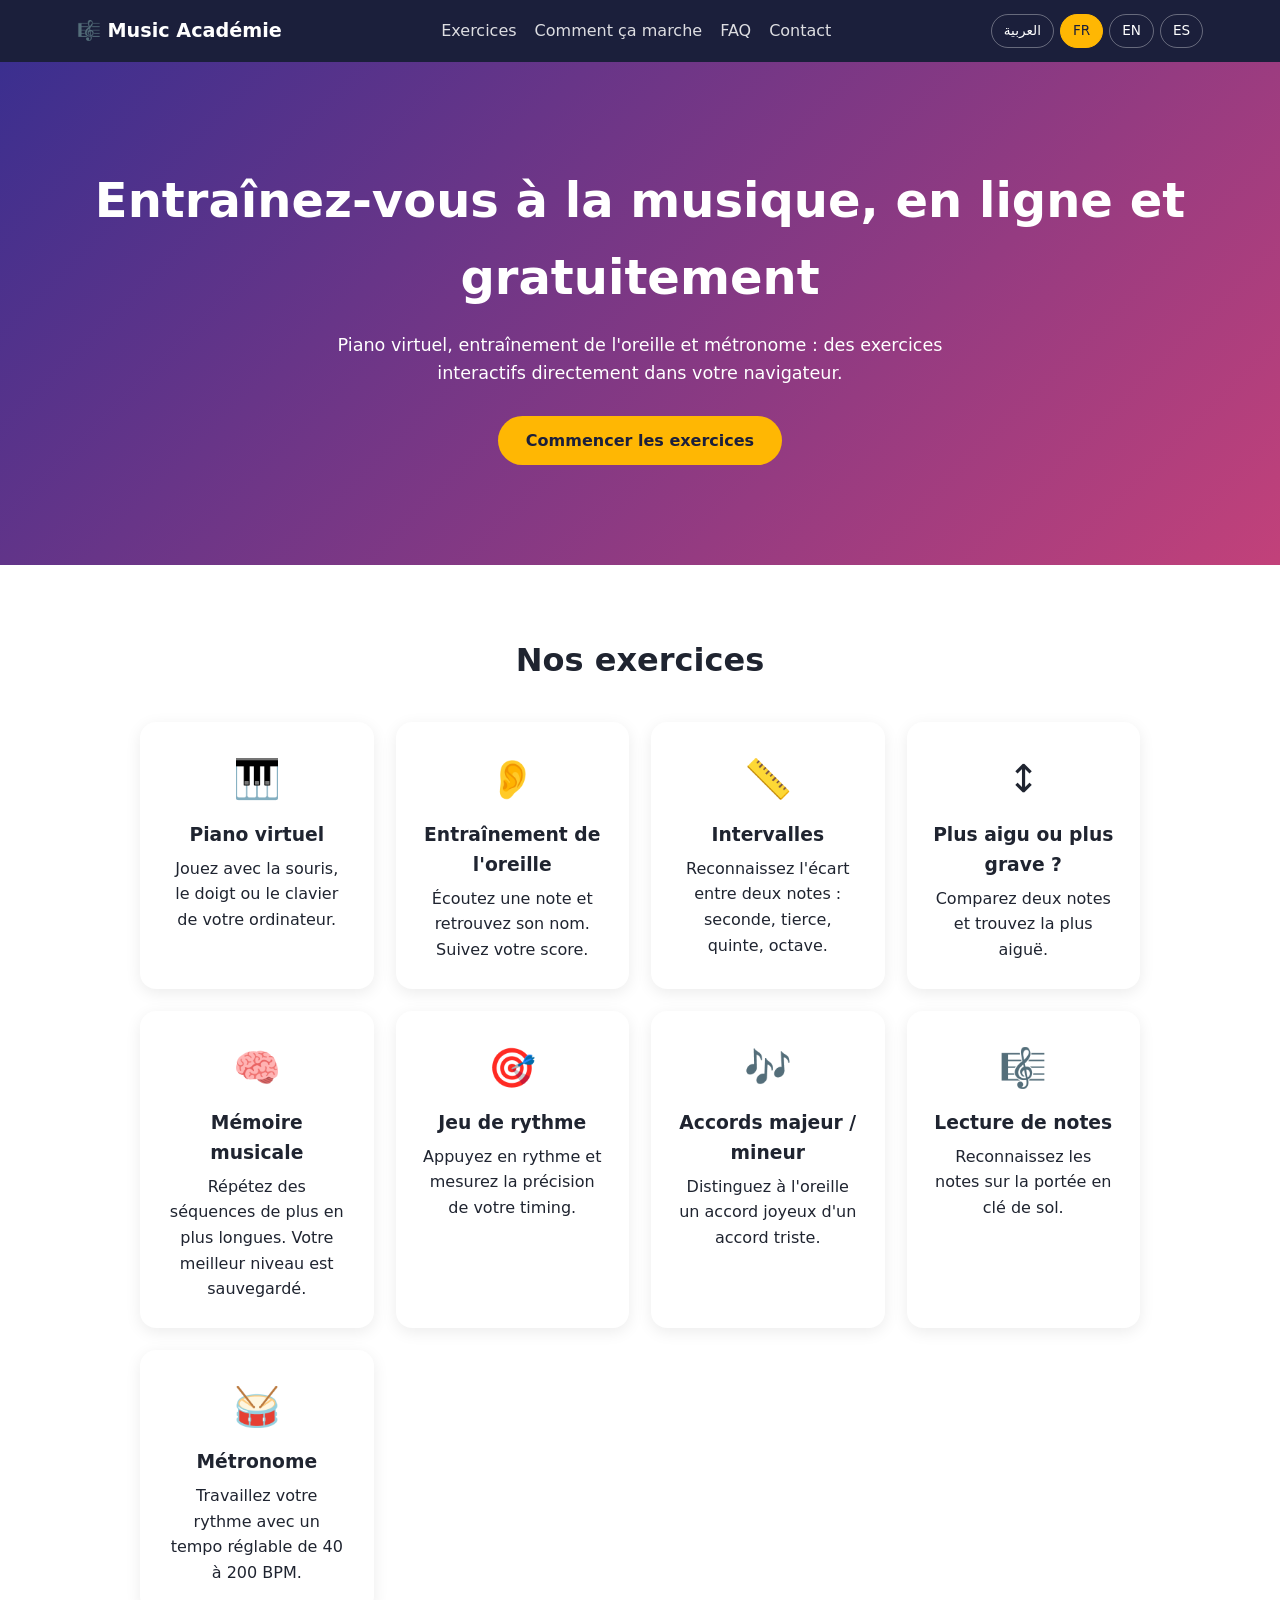
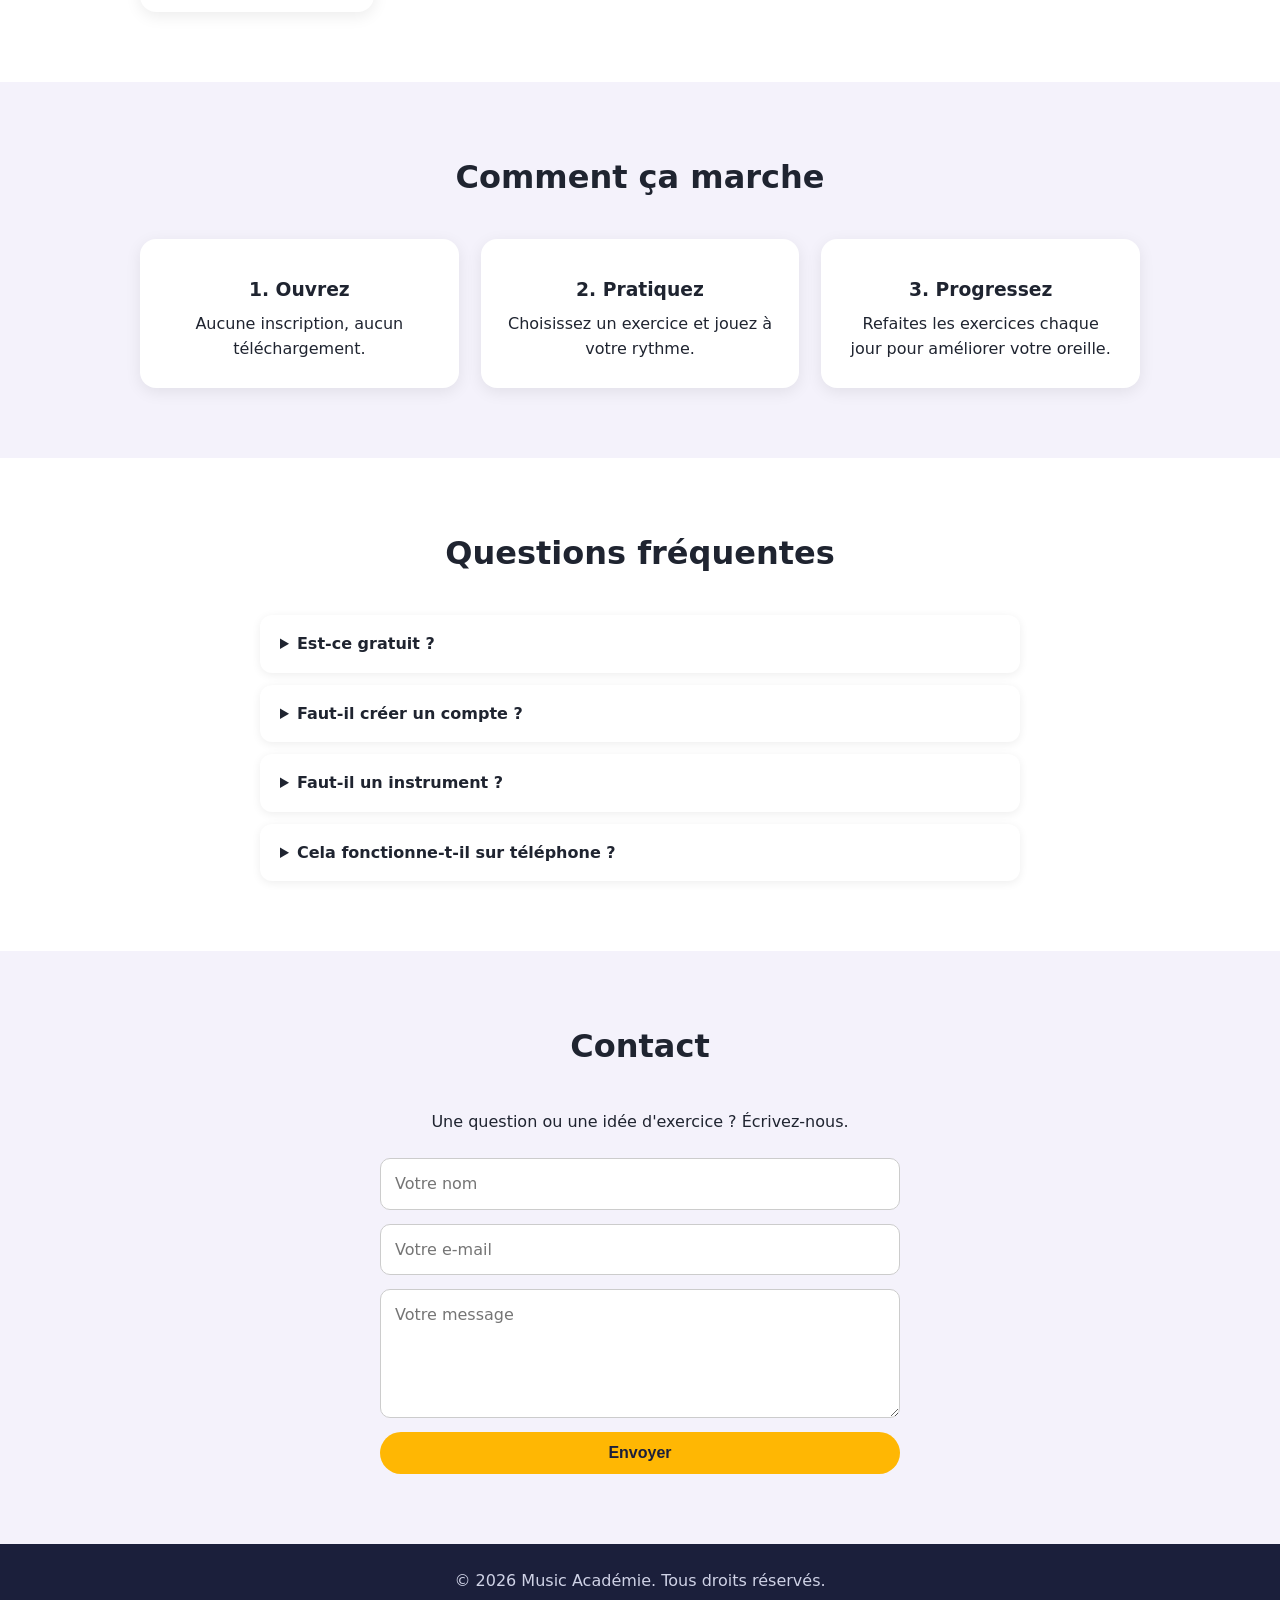
==== commit cd7644e2: "Rename index (4).html to index.html" ====
--- a/index.html
+++ b/index.html
@@ -37,6 +37,11 @@
     <div class="grid">
       <a class="card" href="exercices.html"><span>🎹</span><h3 data-i18n="e1"></h3><p data-i18n="e1_d"></p></a>
       <a class="card" href="exercices.html"><span>👂</span><h3 data-i18n="e2"></h3><p data-i18n="e2_d"></p></a>
+      <a class="card" href="exercices.html"><span>📏</span><h3 data-i18n="e7"></h3><p data-i18n="e7_d"></p></a>
+      <a class="card" href="exercices.html"><span>↕️</span><h3 data-i18n="e8"></h3><p data-i18n="e8_d"></p></a>
+      <a class="card" href="exercices.html"><span>🧠</span><h3 data-i18n="e9"></h3><p data-i18n="e9_d"></p></a>
+      <a class="card" href="exercices.html"><span>🎯</span><h3 data-i18n="e6"></h3><p data-i18n="e6_d"></p></a>
+      <a class="card" href="exercices.html"><span>🎶</span><h3 data-i18n="e5"></h3><p data-i18n="e5_d"></p></a>
       <a class="card" href="exercices.html"><span>🎼</span><h3 data-i18n="e4"></h3><p data-i18n="e4_d"></p></a>
       <a class="card" href="exercices.html"><span>🥁</span><h3 data-i18n="e3"></h3><p data-i18n="e3_d"></p></a>
     </div>
@@ -85,6 +90,11 @@
         e1:"Piano virtuel", e1_d:"Jouez avec la souris, le doigt ou le clavier de votre ordinateur.",
         e2:"Entraînement de l'oreille", e2_d:"Écoutez une note et retrouvez son nom. Suivez votre score.",
         e4:"Lecture de notes", e4_d:"Reconnaissez les notes sur la portée en clé de sol.",
+        e5:"Accords majeur / mineur", e5_d:"Distinguez à l'oreille un accord joyeux d'un accord triste.",
+        e6:"Jeu de rythme", e6_d:"Appuyez en rythme et mesurez la précision de votre timing.",
+        e7:"Intervalles", e7_d:"Reconnaissez l'écart entre deux notes : seconde, tierce, quinte, octave.",
+        e8:"Plus aigu ou plus grave ?", e8_d:"Comparez deux notes et trouvez la plus aiguë.",
+        e9:"Mémoire musicale", e9_d:"Répétez des séquences de plus en plus longues. Votre meilleur niveau est sauvegardé.",
         e3:"Métronome", e3_d:"Travaillez votre rythme avec un tempo réglable de 40 à 200 BPM.",
         how_title:"Comment ça marche",
         h1:"1. Ouvrez", h1_d:"Aucune inscription, aucun téléchargement.",
@@ -109,6 +119,11 @@
         e1:"Virtual piano", e1_d:"Play with your mouse, your finger or your computer keyboard.",
         e2:"Ear training", e2_d:"Listen to a note and find its name. Track your score.",
         e4:"Note reading", e4_d:"Recognize notes on the staff in treble clef.",
+        e5:"Major / minor chords", e5_d:"Tell a happy chord from a sad one by ear.",
+        e6:"Rhythm game", e6_d:"Tap in time and measure how precise your timing is.",
+        e7:"Intervals", e7_d:"Recognize the gap between two notes: second, third, fifth, octave.",
+        e8:"Higher or lower?", e8_d:"Compare two notes and find the higher one.",
+        e9:"Music memory", e9_d:"Repeat ever-longer sequences. Your best level is saved.",
         e3:"Metronome", e3_d:"Work on your rhythm with an adjustable tempo from 40 to 200 BPM.",
         how_title:"How it works",
         h1:"1. Open", h1_d:"No sign-up, no download.",
@@ -133,6 +148,11 @@
         e1:"Piano virtual", e1_d:"Toca con el ratón, el dedo o el teclado de tu ordenador.",
         e2:"Entrenamiento del oído", e2_d:"Escucha una nota y encuentra su nombre. Sigue tu puntuación.",
         e4:"Lectura de notas", e4_d:"Reconoce las notas en el pentagrama en clave de sol.",
+        e5:"Acordes mayor / menor", e5_d:"Distingue de oído un acorde alegre de uno triste.",
+        e6:"Juego de ritmo", e6_d:"Pulsa al ritmo y mide la precisión de tu tiempo.",
+        e7:"Intervalos", e7_d:"Reconoce la distancia entre dos notas: segunda, tercera, quinta, octava.",
+        e8:"¿Más agudo o más grave?", e8_d:"Compara dos notas y encuentra la más aguda.",
+        e9:"Memoria musical", e9_d:"Repite secuencias cada vez más largas. Tu mejor nivel se guarda.",
         e3:"Metrónomo", e3_d:"Trabaja tu ritmo con un tempo ajustable de 40 a 200 BPM.",
         how_title:"Cómo funciona",
         h1:"1. Abre", h1_d:"Sin registro y sin descargas.",
@@ -157,6 +177,11 @@
         e1:"بيانو افتراضي", e1_d:"اعزف بالفأرة أو بإصبعك أو بلوحة مفاتيح حاسوبك.",
         e2:"تدريب الأذن", e2_d:"استمع إلى نوتة واعرف اسمها، وتابع نتيجتك.",
         e4:"قراءة النوتات", e4_d:"تعرّف على النوتات فوق المدرج الموسيقي بمفتاح صول.",
+        e5:"الأكوردات الكبيرة / الصغيرة", e5_d:"ميّز بأذنك بين الأكورد المبهج والأكورد الحزين.",
+        e6:"لعبة الإيقاع", e6_d:"اضغط مع النبض وقِس دقة توقيتك.",
+        e7:"الفواصل الموسيقية", e7_d:"تعرّف على المسافة بين نوتتين: ثانية، ثالثة، خامسة، أوكتاف.",
+        e8:"أحدّ أم أغلظ؟", e8_d:"قارن بين نوتتين واعرف أيّهما أحدّ.",
+        e9:"الذاكرة الموسيقية", e9_d:"كرّر تسلسلات تزداد طولاً، ويُحفظ أفضل مستوى لك.",
         e3:"مترونوم", e3_d:"درّب إحساسك بالإيقاع بسرعة قابلة للضبط من 40 إلى 200.",
         how_title:"كيف يعمل",
         h1:"1. افتح", h1_d:"بدون تسجيل وبدون تحميل.",
